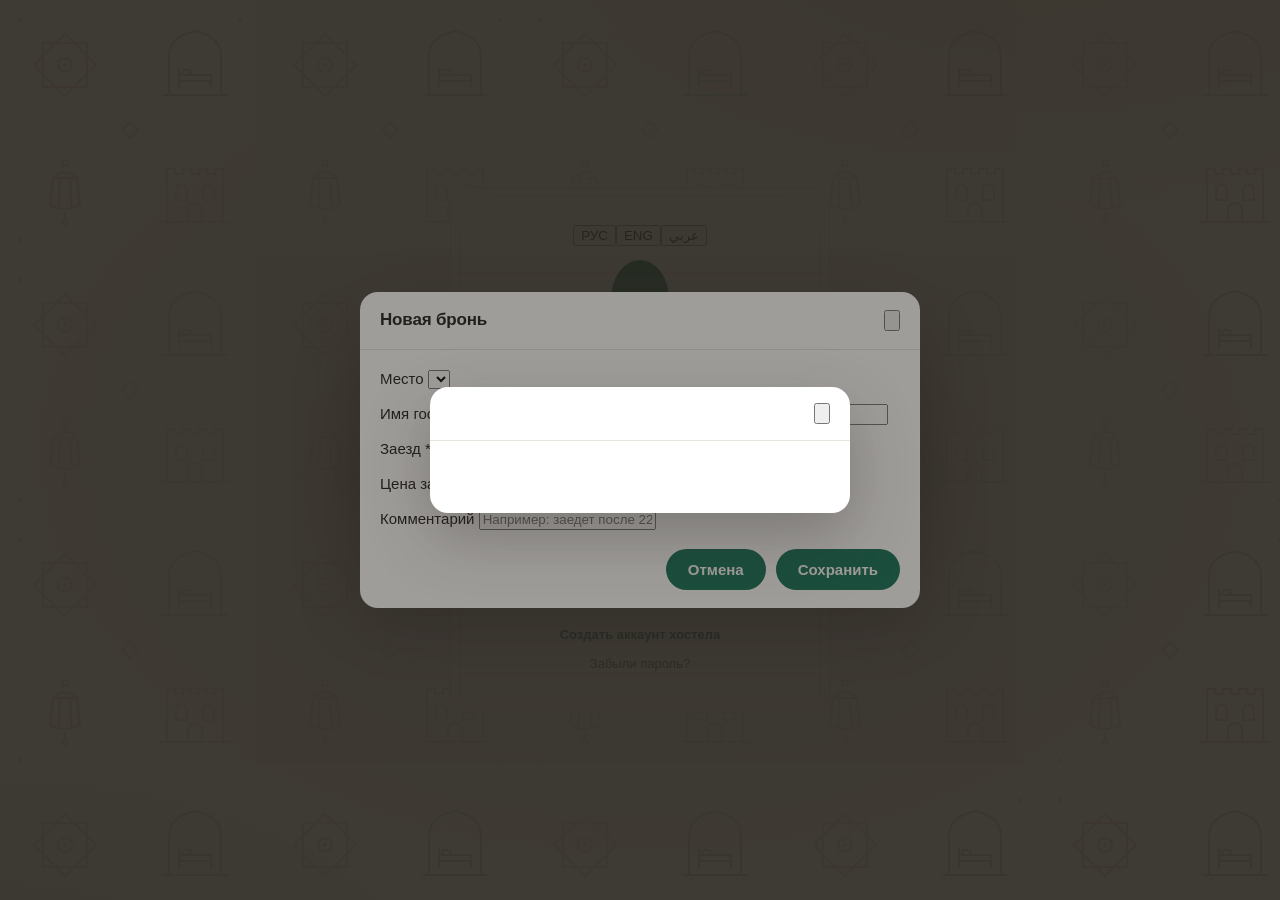
==== hostel-booking/index.html @ fe00da12 "Рефакторинг сайта на модули + связь сайт↔CRM в единую систему - Разбил монолиты app.js/styles.css на" ====
<!DOCTYPE html>
<html lang="ru">

<head>
  <meta charset="UTF-8">
  <meta name="viewport" content="width=device-width, initial-scale=1.0">
  <meta name="robots" content="noindex, nofollow">
  <meta name="theme-color" content="#0F6E56">
  <title>Хостел — бронирование коек</title>

  <!-- Иконки (вкладка браузера + экран телефона) -->
  <link rel="icon" type="image/png" sizes="32x32" href="assets/icon-32.png?v=2">
  <link rel="icon" type="image/png" sizes="192x192" href="assets/icon-192.png?v=2">
  <link rel="apple-touch-icon" sizes="180x180" href="assets/icon-180.png?v=2">
  <meta name="apple-mobile-web-app-title" content="Хостел">
  <meta name="apple-mobile-web-app-capable" content="yes">
  <meta name="mobile-web-app-capable" content="yes">

  <!-- Общие токены и примитивы (сайт + CRM используют одни и те же) -->
  <link rel="stylesheet" href="../assets/css/tokens.css?v=1">
  <link rel="stylesheet" href="../assets/css/base.css?v=1">
  <!-- CRM: CSS разбит по ответственности -->
  <link rel="stylesheet" href="css/tokens-crm.css?v=1">
  <link rel="stylesheet" href="css/login.css?v=1">
  <link rel="stylesheet" href="css/topbar.css?v=1">
  <link rel="stylesheet" href="css/stats.css?v=1">
  <link rel="stylesheet" href="css/map.css?v=1">
  <link rel="stylesheet" href="css/table.css?v=1">
  <link rel="stylesheet" href="css/structure.css?v=1">
  <link rel="stylesheet" href="css/analytics.css?v=1">
  <link rel="stylesheet" href="css/calendar.css?v=1">
  <link rel="stylesheet" href="css/finance.css?v=1">
  <link rel="stylesheet" href="css/team.css?v=1">
  <link rel="stylesheet" href="css/building.css?v=1">
  <link rel="stylesheet" href="css/toast.css?v=1">
  <link rel="stylesheet" href="css/modal.css?v=1">
  <link rel="stylesheet" href="css/pass.css?v=1">
  <link rel="stylesheet" href="css/responsive.css?v=1">
</head>

<body>

  <!-- ЭКРАН ВХОДА / РЕГИСТРАЦИИ -->
  <div id="loginScreen" class="login-screen">
    <form id="loginForm" class="login-card" autocomplete="off">
      <div class="lang-switch login-langs" id="loginLangs"></div>
      <div class="login-logo" data-icon="bed"></div>
      <h1 id="authTitle">Хостел</h1>
      <p class="login-sub" id="authSub">Система бронирования коек</p>
      <p class="login-demo">Демо: подойдёт любой email и пароль. Данные хранятся локально в браузере — без сервера.</p>

      <label class="field">
        <span id="authUserLabel">Логин или email</span>
        <input type="text" id="loginUser" required autocomplete="username">
      </label>
      <label class="field" id="authNameField" hidden>
        <span data-i18n="signup_name">Ваше имя</span>
        <input type="text" id="signupName" autocomplete="name">
    </label>
      <label class="field">
        <span data-i18n="login_pass">Пароль</span>
        <span class="pass-wrap">
          <input type="password" id="loginPass" required autocomplete="current-password" minlength="6">
          <button type="button" class="pass-eye" data-eye="loginPass" aria-label="Показать пароль"></button>
        </span>
      </label>
      <label class="field" id="authPass2Field" hidden>
        <span data-i18n="login_pass2">Повторите пароль</span>
        <span class="pass-wrap">
          <input type="password" id="loginPass2" autocomplete="new-password" minlength="6">
          <button type="button" class="pass-eye" data-eye="loginPass2" aria-label="Показать пароль"></button>
        </span>
      </label>

      <p id="loginError" class="login-error" hidden></p>
      <p id="loginOk" class="login-ok" hidden></p>
      <button type="submit" class="btn btn-primary btn-wide" id="authSubmit">Войти</button>

      <div class="auth-links">
        <button type="button" class="link-btn" id="authToggle">Создать аккаунт хостела</button>
        <button type="button" class="link-btn" id="authForgot">Забыли пароль?</button>
      </div>
    </form>
  </div>

  <!-- ПРИЛОЖЕНИЕ -->
  <div id="app" class="app" hidden>

    <header class="topbar">
      <div class="brand"><span class="brand-icon" data-icon="bed"></span> <span data-i18n="brand">Хостел ·
          Койко-места</span>
        <span class="role-badge" id="roleBadge" hidden></span>
      </div>
      <nav class="tabs" id="tabs">
        <button class="tab active" data-view="map" data-i18n="tab_map">Карта мест</button>
        <button class="tab" data-view="calendar" data-i18n="tab_calendar">Календарь</button>
        <button class="tab" data-view="bookings" data-i18n="tab_bookings">Брони</button>
        <button class="tab" data-view="finance" data-i18n="tab_finance">Бухгалтерия</button>
        <button class="tab" data-view="analytics" data-i18n="tab_analytics">Аналитика</button>
        <button class="tab" data-view="structure" data-i18n="tab_structure">Структура</button>
        <button class="tab" data-view="team" id="tabTeam" hidden data-i18n="tab_team">Команда</button>
      </nav>
      <div class="topbar-actions">
        <div class="lang-switch" id="appLangs"></div>
        <select class="select hostel-switch" id="hostelSwitch" hidden data-i18n-title="hostel_switch_title"
          title="Вы работаете в нескольких хостелах — выберите нужный"></select>
        <button class="btn btn-ghost" id="btnExport" data-i18n-title="export_title"
          title="Скачать резервную копию данных"><span data-icon="download"></span><span class="btn-label"
            data-i18n="export">Экспорт</span></button>
        <button class="btn btn-ghost" id="btnImport" data-i18n-title="import_title"
          title="Загрузить данные из файла"><span data-icon="upload"></span><span class="btn-label"
            data-i18n="import">Импорт</span></button>
        <input type="file" id="importFile" accept=".json" hidden>
        <button class="btn btn-ghost" id="btnLogout" data-i18n-title="logout" title="Выйти"><span
            data-icon="logout"></span><span class="btn-label" data-i18n="logout">Выход</span></button>
      </div>
    </header>

    <div class="stats" id="statsBar"></div>

    <!-- ВИД: КАРТА МЕСТ -->
    <main id="viewMap" class="view"></main>

    <!-- ВИД: БРОНИ -->
    <main id="viewBookings" class="view" hidden>
      <div class="toolbar">
        <div class="search-box">
          <span data-icon="search"></span>
          <input type="text" id="searchBookings" data-i18n-ph="search_ph" placeholder="Поиск: гость или телефон…">
        </div>
        <select id="filterApt" class="select"></select>
        <select id="filterStatus" class="select">
          <option value="active" data-i18n="f_active">Живут сейчас</option>
          <option value="future" data-i18n="f_future">Заезд позже</option>
          <option value="past" data-i18n="f_past">Выехали</option>
          <option value="all" selected data-i18n="f_all">Все брони</option>
        </select>
        <button class="btn btn-primary" id="btnNewBooking"><span data-icon="plus"></span> <span
            data-i18n="new_booking">Новая бронь</span></button>
      </div>
      <div class="table-wrap">
        <table class="bookings-table">
          <thead>
            <tr>
              <th data-i18n="th_guest">Гость</th>
              <th data-i18n="th_phone">Телефон</th>
              <th data-i18n="th_place">Место</th>
              <th data-i18n="th_in">Заезд</th>
              <th data-i18n="th_out">Выезд</th>
              <th data-i18n="th_nights">Ночей</th>
              <th data-i18n="th_sum">Сумма</th>
              <th data-i18n="th_pay">Оплата</th>
              <th data-i18n="th_status">Статус</th>
              <th></th>
            </tr>
          </thead>
          <tbody id="bookingsBody"></tbody>
        </table>
        <p id="bookingsEmpty" class="empty-note" hidden data-i18n="no_bookings">Броней не найдено</p>
      </div>
    </main>

    <!-- ВИД: СТРУКТУРА -->
    <main id="viewStructure" class="view" hidden>
      <div class="structure-intro">
        <p data-i18n="struct_intro">Здесь настраивается «география» хостела: квартиры, комнаты с кроватями и капсульные
          боксы.
          В каждой квартире есть туалет, кухня и общая зона — они отмечаются на карте автоматически.</p>
        <button class="btn btn-primary" id="btnAddApt"><span data-icon="plus"></span> <span data-i18n="add_apt">Добавить
            квартиру</span></button>
      </div>
      <div id="structureList"></div>
    </main>

    <!-- ВИД: АНАЛИТИКА -->
    <main id="viewAnalytics" class="view" hidden></main>

    <!-- ВИД: КОМАНДА -->
    <main id="viewTeam" class="view" hidden></main>

    <!-- ВИД: КАЛЕНДАРЬ (шахматка по койкам) -->
    <main id="viewCalendar" class="view" hidden></main>

    <!-- ВИД: БУХГАЛТЕРИЯ -->
    <main id="viewFinance" class="view" hidden></main>
  </div>

  <!-- Контейнер для всплывающих уведомлений -->
  <div id="toastContainer" class="toast-container"></div>

  <!-- Универсальное модальное окно (confirm / prompt) -->
<div class="modal-backdrop ui-modal" id="uiModal" hidden>
  <div class="modal">
    <div class="modal-head">
      <h2 id="uiModalTitle"></h2>
      <button class="btn-icon" data-close-ui-modal title="Закрыть"><span data-icon="x"></span></button>
    </div>
    <div class="modal-body" id="uiModalBody"></div>
    <div class="modal-actions ui-modal-actions" id="uiModalActions"></div>
  </div>
</div>

  <!-- МОДАЛКА: ОПЕРАЦИЯ (расход / доход) -->
  <div class="modal-backdrop" id="finModal" hidden>
    <div class="modal">
      <div class="modal-head">
        <h2 id="finModalTitle">Новый расход</h2>
        <button class="btn-icon" data-close="finModal" title="Закрыть"><span data-icon="x"></span></button>
      </div>
      <form class="modal-body booking-form" id="finForm">
        <div class="field-row">
          <label class="field">
            <span data-i18n="fin_kind">Тип операции</span>
            <select id="finKind" class="select">
              <option value="expense" data-i18n="fin_kind_exp">Расход</option>
              <option value="income" data-i18n="fin_kind_inc">Доход (кроме броней)</option>
            </select>
          </label>
          <label class="field">
            <span data-i18n="fin_date">Дата *</span>
            <input type="date" id="finDate" required>
          </label>
        </div>
        <label class="field">
          <span data-i18n="fin_cat">Статья *</span>
          <select id="finCat" class="select" required></select>
        </label>
        <div class="field-row">
          <label class="field">
            <span data-i18n="fin_amount">Сумма (₽) *</span>
            <input type="number" id="finAmount" min="0" step="0.01" required placeholder="0">
          </label>
          <label class="field">
            <span data-i18n="fin_note_f">Комментарий</span>
            <input type="text" id="finNote" data-i18n-ph="fin_note_ph" placeholder="Например: за июль, счёт №12">
          </label>
        </div>
        <p class="conflict-error" id="finError" hidden></p>
        <div class="modal-actions">
          <button type="button" class="btn btn-ghost" data-close="finModal" data-i18n="cancel">Отмена</button>
          <button type="submit" class="btn btn-primary" id="finSubmit" data-i18n="save">Сохранить</button>
        </div>
      </form>
    </div>
  </div>

  <!-- МОДАЛКА: КОЙКА -->
  <div class="modal-backdrop" id="bedModal" hidden>
    <div class="modal">
      <div class="modal-head">
        <h2 id="bedModalTitle"></h2>
        <button class="btn-icon" data-close="bedModal" title="Закрыть"><span data-icon="x"></span></button>
      </div>
      <div class="modal-body" id="bedModalBody"></div>
    </div>
  </div>

  <!-- МОДАЛКА: БРОНЬ -->
  <div class="modal-backdrop" id="bookingModal" hidden>
    <div class="modal">
      <div class="modal-head">
        <h2 id="bookingModalTitle">Новая бронь</h2>
        <button class="btn-icon" data-close="bookingModal" title="Закрыть"><span data-icon="x"></span></button>
      </div>
      <form class="modal-body booking-form" id="bookingForm">
        <label class="field">
          <span data-i18n="bk_place">Место</span>
          <select id="bkBed" class="select" required></select>
        </label>
        <div class="field-row">
          <label class="field">
            <span data-i18n="bk_guest">Имя гостя *</span>
            <input type="text" id="bkGuest" required data-i18n-ph="bk_guest_ph" placeholder="Имя Фамилия">
          </label>
          <label class="field">
            <span data-i18n="bk_phone">Телефон</span>
            <input type="tel" id="bkPhone" placeholder="+7 …">
          </label>
        </div>
        <div class="field-row">
          <label class="field">
            <span data-i18n="bk_in">Заезд *</span>
            <input type="date" id="bkIn" required>
          </label>
          <label class="field">
            <span data-i18n="bk_out">Выезд *</span>
            <input type="date" id="bkOut" required>
          </label>
        </div>
        <div class="field-row">
          <label class="field">
            <span data-i18n="bk_price">Цена за ночь</span>
            <input type="number" id="bkPrice" min="0" step="1" placeholder="0">
          </label>
          <label class="field field-check">
            <span data-i18n="bk_pay">Оплата</span>
            <label class="check"><input type="checkbox" id="bkPaid"> <span data-i18n="bk_paid">Оплачено</span></label>
          </label>
        </div>
        <label class="field">
          <span data-i18n="bk_note">Комментарий</span>
          <input type="text" id="bkNote" data-i18n-ph="bk_note_ph" placeholder="Например: заедет после 22:00">
        </label>
        <p class="conflict-error" id="bkError" hidden></p>
        <div class="modal-actions">
          <button type="button" class="btn btn-ghost" data-close="bookingModal" data-i18n="cancel">Отмена</button>
          <button type="submit" class="btn btn-primary" id="bkSubmit" data-i18n="save">Сохранить</button>
        </div>
      </form>
    </div>
  </div>

  <!-- Локальный бэкенд (localStorage, без сервера) -->
  <script src="app/00-backend.js?v=1"></script>

  <!-- Локализация: сначала словари, затем движок -->
  <script src="i18n/01-ru.js?v=1"></script>
  <script src="i18n/02-en.js?v=1"></script>
  <script src="i18n/04-engine.js?v=1"></script>

  <!-- Приложение: строго по порядку зависимостей -->
  <script src="app/01-constants.js?v=1"></script>
  <script src="app/02-helpers.js?v=1"></script>
  <script src="app/03-data.js?v=1"></script>
  <script src="app/04-buildings.js?v=1"></script>
  <script src="app/05-stats-map.js?v=1"></script>
  <script src="app/06-bookings.js?v=1"></script>
  <script src="app/07-structure.js?v=1"></script>
  <script src="app/08-analytics.js?v=1"></script>
  <script src="app/09-finance.js?v=1"></script>
  <script src="app/10-calendar.js?v=1"></script>
  <script src="app/11-team.js?v=1"></script>
  <script src="app/12-modals.js?v=1"></script>
  <script src="app/13-booking-actions.js?v=1"></script>
  <script src="app/14-structure-mutations.js?v=1"></script>
  <script src="app/15-export-import.js?v=1"></script>
  <script src="app/16-views.js?v=1"></script>
  <script src="app/17-init.js?v=1"></script>
<script src="app/18-toast.js?v=1"></script>
<script src="app/19-ui-modals.js?v=1"></script>
</body>

</html>
---- assets/css/tokens.css ----
/* Дизайн-токены: палитра, радиусы, ширина контейнера.
   Меняются из админки сайта (белый лейбл) через --sea-600. */
:root {
  --sea-900: #04342C;
  --sea-800: #085041;
  --sea-600: #0F6E56;
  --sea-400: #1D9E75;
  --sea-200: #5DCAA5;
  --sea-50:  #E1F5EE;
  --sand-600: #BA7517;
  --sand-400: #EF9F27;
  --sand-200: #FAC775;
  --sand-50:  #FAEEDA;
  --ink: #1c1c1c;
  --muted: #5f5e5a;
  --line: #e6e4dd;
  --bg: #ffffff;
  --bg-soft: #f7f6f2;
  --radius: 14px;
  --wrap: 1080px;
}
---- assets/css/base.css ----
/* Базовый слой: сбросы, типографика, контейнер, кнопки, общие утилиты.
   Эти стили общие для всего сайта (и переиспользуются семантикой CRM). */

* { box-sizing: border-box; }
html, body { margin: 0; padding: 0; }
body {
  font-family: -apple-system, "Segoe UI", Roboto, "Helvetica Neue", Arial, sans-serif;
  color: var(--ink);
  background: var(--bg);
  line-height: 1.55;
}
a { color: var(--sea-600); text-decoration: none; }
h1, h2, h3 { margin: 0 0 .4em; font-weight: 600; }
.wrap { max-width: var(--wrap); margin: 0 auto; padding: 0 20px; }
.muted { color: var(--muted); }
.hidden { display: none !important; }
.ic { display: block; }

/* кнопки */
.btn {
  display: inline-block; cursor: pointer; border: 0;
  background: var(--sea-600); color: #fff;
  padding: 12px 22px; border-radius: 999px; font-size: 15px;
  font-weight: 600; transition: background .15s ease;
}
.btn:hover { background: var(--sea-800); }
.btn.small { padding: 8px 16px; font-size: 14px; }
.btn.ghost { background: transparent; color: var(--sea-600); border: 1px solid var(--sea-600); }
.btn.ghost:hover { background: var(--sea-50); }

/* общая «шапка» секции */
.sec-head { text-align: center; margin: 48px 0 24px; }
.sec-head p { color: var(--muted); }

/* призыв к действию в конце страницы */
.cta { text-align: center; padding: 40px 0 60px; }
---- hostel-booking/css/tokens-crm.css ----
/* ===== CRM: семантические токены (статусы мест, «дерево») =====
   Базовая палитра — в общем ../assets/css/tokens.css.
   Здесь только то, что нужно только хостелу. */
:root {
  /* псевдонимы под дизайн сайта */
  --card: var(--bg);
  --accent: var(--sea-600);

  /* свободно — на морской палитре сайта */
  --free: var(--sea-50);
  --free-ink: var(--sea-600);
  --free-line: var(--sea-200);

  /* занято (красный статус) */
  --busy: #fdeaea;
  --busy-ink: #b9403f;
  --busy-line: #f2c5c4;

  /* бронь будущего (песочный статус) */
  --resv: #fdf3dd;
  --resv-ink: #a4741b;
  --resv-line: #efd9a8;

  /* «белое дерево» — капсульные койки */
  --wood-a: #faf6ee;
  --wood-b: #f1e9db;
  --wood-line: #dcd0bc;
  --wood-ink: #7a6a4f;
}

/* базовые особенности CRM (поверх общих из base.css) */
body { font-size: 15px; line-height: 1.45; overflow-x: clip; max-width: 100%; }
---- hostel-booking/css/login.css ----
/* ===== Вход / регистрация ===== */
.login-screen{
  min-height:100vh; display:flex; align-items:center; justify-content:center;
  background:
    radial-gradient(900px 600px at 50% 50%, rgba(246,244,240,.9) 0%, rgba(246,244,240,.25) 55%, transparent 75%),
    url("../assets/bg-login.svg"),
    radial-gradient(1000px 500px at 80% -10%, #ece5d8 0%, transparent 60%),
    radial-gradient(800px 400px at 0% 110%, #e3ede9 0%, transparent 55%),
    var(--bg);
  background-size:auto, 260px 260px, auto, auto, auto;
  padding:20px;
}
.login-card{
  background:var(--card); border:1px solid var(--line); border-radius:20px;
  box-shadow:var(--shadow); padding:36px 32px; width:100%; max-width:380px;
  display:flex; flex-direction:column; gap:14px; text-align:center;
}
.login-card h1{margin:0;font-size:26px;letter-spacing:-.02em}
.login-sub{margin:-8px 0 8px;color:var(--muted);font-size:14px}
.login-demo{margin:-4px 0 4px;color:var(--muted);font-size:12px;line-height:1.4}
.login-logo{
  width:58px;height:64px;margin:0 auto;
  border-radius:50% 50% 14px 14px / 62% 62% 14px 14px; /* восточная арка */
  background:var(--accent);color:#fff;display:flex;align-items:center;justify-content:center;
  font-size:26px;padding-top:6px;
}
.login-card{position:relative}
.login-card::before{ /* тонкая арка-рамка над карточкой */
  content:"";position:absolute;inset:8px;pointer-events:none;
  border:1px solid var(--line);
  border-radius:36px 36px 14px 14px / 48px 48px 14px 14px;
}
.login-error{color:var(--busy-ink);font-size:13px;margin:0;text-align:start;
  background:var(--busy);border:1px solid var(--busy-line);border-radius:10px;padding:8px 11px}
.login-ok{color:var(--free-ink);font-size:13px;margin:0;text-align:start;
  background:var(--free);border:1px solid var(--free-line);border-radius:10px;padding:8px 11px}
.auth-links{display:flex;flex-direction:column;gap:6px;margin-top:4px}
.link-btn{
  background:none;border:0;padding:2px;cursor:pointer;
  font:inherit;font-size:13px;color:var(--accent);font-weight:600;
}
.link-btn:hover{text-decoration:underline}
.link-btn#authForgot{color:var(--muted);font-weight:500}
.login-card .field{text-align:start}
---- hostel-booking/css/topbar.css ----
/* ===== Шапка / вкладки ===== */
.topbar{
  position:sticky;top:0;z-index:50;
  display:flex;align-items:center;gap:18px;flex-wrap:wrap;
  background:rgba(255,255,255,.92);-webkit-backdrop-filter:blur(8px);backdrop-filter:blur(8px);
  border-bottom:1px solid var(--line);padding:10px 20px;
}
.brand{font-weight:700;font-size:16px;letter-spacing:-.01em;display:flex;align-items:center;gap:8px}
.brand-icon{
  width:30px;height:30px;border-radius:9px;background:var(--accent);color:#fff;
  display:inline-flex;align-items:center;justify-content:center;font-size:15px;
}
.brand-logo{width:30px;height:30px;border-radius:8px;object-fit:cover;flex:none}
.login-logo-img{
  width:72px;height:72px;margin:0 auto;display:block;border-radius:18px;
  box-shadow:0 4px 16px rgba(43,38,32,.12);
}
.tabs{
  display:flex;gap:4px;background:var(--bg-soft);border:1px solid var(--line);
  border-radius:11px;padding:3px;min-width:0;
  overflow-x:auto;scrollbar-width:none;-webkit-overflow-scrolling:touch;
}
.tabs::-webkit-scrollbar{display:none}
.tab{
  flex:none;white-space:nowrap;
  font:inherit;font-weight:600;font-size:14px;color:var(--muted);
  background:transparent;border:0;border-radius:8px;padding:7px 14px;cursor:pointer;
  transition:background .15s,color .15s;
}
.tab:hover{color:var(--ink)}
.tab.active{background:#fff;color:var(--ink);box-shadow:0 1px 3px rgba(43,38,32,.12)}
.topbar-actions{margin-inline-start:auto;display:flex;gap:8px}
---- hostel-booking/css/stats.css ----
/* ===== Строка статистики ===== */
.stats{display:flex;gap:10px;flex-wrap:wrap;padding:16px 20px 0}
.stat{
  background:var(--card);border:1px solid var(--line);border-radius:var(--radius);
  padding:10px 16px;min-width:120px;
}
.stat b{display:block;font-size:22px;letter-spacing:-.02em}
.stat span{font-size:12.5px;color:var(--muted)}
.stat.s-busy b{color:var(--busy-ink)}
.stat.s-free b{color:var(--free-ink)}
.stat.s-resv b{color:var(--resv-ink)}
---- hostel-booking/css/map.css ----
/* ===== Карта мест (этажи, комнаты, койки) ===== */
.view{padding:16px 20px 60px}
.apt-grid{display:grid;grid-template-columns:repeat(auto-fill,minmax(430px,1fr));gap:16px}
.apt-card{
  background:var(--card);border:1px solid var(--line);border-radius:var(--radius);
  padding:16px 18px;
}
.apt-head{display:flex;align-items:center;gap:10px;flex-wrap:wrap;margin-bottom:6px}
.apt-head h3{margin:0;font-size:17px;letter-spacing:-.01em}
.apt-floor{font-size:12.5px;color:var(--muted);background:var(--bg-soft);border:1px solid var(--line);border-radius:999px;padding:2px 10px}
.apt-occ{margin-inline-start:auto;font-size:12.5px;color:var(--muted)}
.amenities{display:flex;gap:6px;flex-wrap:wrap;margin:4px 0 12px}
.amenity{
  display:inline-flex;align-items:center;gap:5px;
  font-size:12px;color:var(--muted);
  background:var(--bg-soft);border:1px solid var(--line);border-radius:999px;padding:3px 10px;
}
.room-block{margin-bottom:12px}
.room-title{
  display:flex;align-items:center;gap:7px;
  font-size:13px;font-weight:700;color:var(--muted);margin-bottom:7px;
  text-transform:uppercase;letter-spacing:.04em;
}
.beds{display:flex;flex-wrap:wrap;gap:8px}
.bed{
  position:relative;
  min-width:66px;padding:8px 10px;border-radius:11px;cursor:pointer;
  border:1px solid var(--free-line);background:var(--free);color:var(--free-ink);
  font:inherit;font-weight:700;font-size:13.5px;text-align:center;
  transition:transform .12s var(--ease), box-shadow .15s var(--ease);
}
.bed small{display:block;font-weight:500;font-size:11px;opacity:.8;margin-top:2px;
  max-width:110px;overflow:hidden;text-overflow:ellipsis;white-space:nowrap}
.bed:hover{transform:translateY(-2px);box-shadow:0 4px 12px rgba(43,38,32,.12)}
.bed:active{transform:scale(.97)}
.bed.busy{background:var(--busy);border-color:var(--busy-line);color:var(--busy-ink)}
.bed.resv{background:var(--resv);border-color:var(--resv-line);color:var(--resv-ink)}

/* капсульные боксы — белое дерево */
.room-block.capsule .beds{gap:10px}
.bed.capsule{
  background:
    repeating-linear-gradient(90deg,
      rgba(163,142,109,.06) 0 2px, transparent 2px 9px,
      rgba(163,142,109,.09) 9px 10px, transparent 10px 26px),
    linear-gradient(180deg,var(--wood-a),var(--wood-b));
  border:1px solid var(--wood-line);
  border-bottom-width:3px;
  border-radius:13px 13px 9px 9px;
  color:var(--wood-ink);
}
.bed.capsule.busy{color:var(--busy-ink);border-color:var(--busy-line);
  box-shadow:inset 0 0 0 2px rgba(185,64,63,.25)}
.bed.capsule.resv{color:var(--resv-ink);border-color:var(--resv-line);
  box-shadow:inset 0 0 0 2px rgba(164,116,27,.25)}

/* редактирование на карте */
.bed.add-bed{
  background:transparent;border:1.5px dashed #cfc6b8;color:var(--muted);font-weight:600;
}
.bed.add-bed:hover{border-color:var(--accent);color:var(--accent);box-shadow:none;transform:none}
.bed-x{
  position:absolute;top:-7px;inset-inline-end:-7px;width:19px;height:19px;border-radius:50%;
  background:var(--busy-ink);color:#fff;font-size:13px;font-weight:700;line-height:19px;text-align:center;
  box-shadow:0 1px 4px rgba(0,0,0,.3);
}
.bed-x:hover{background:#963332}
.btn-xs{width:26px;height:26px;font-size:13px}
.btn-icon.danger{color:var(--busy-ink);border-color:var(--busy-line)}
.btn-icon.danger:hover{background:var(--busy);color:var(--busy-ink)}
.room-title .btn-xs{margin-inline-start:2px}
.map-add-row{display:flex;gap:8px;flex-wrap:wrap;margin-top:2px;padding-top:10px;border-top:1px dashed var(--line)}
.btn-dashed{background:transparent;border:1.5px dashed #cfc6b8;color:var(--muted)}
.btn-dashed:hover{border-color:var(--accent);color:var(--accent)}
.apt-add{
  min-height:180px;border:2px dashed #cfc6b8;border-radius:var(--radius);
  background:transparent;color:var(--muted);font:inherit;font-weight:600;font-size:15px;
  display:flex;align-items:center;justify-content:center;gap:8px;cursor:pointer;
  transition:border-color .15s,color .15s;
}
.apt-add:hover{border-color:var(--accent);color:var(--accent)}

/* панель карты + легенда */
.map-toolbar{display:flex;align-items:center;gap:14px;flex-wrap:wrap;margin-bottom:14px}
.map-toolbar .legend{margin:0;flex:1}
#btnMapEdit.edit-on{background:var(--accent);color:#fff;border-color:var(--accent)}
.legend{display:flex;gap:14px;flex-wrap:wrap;margin:0 0 14px;font-size:12.5px;color:var(--muted)}
.legend i{display:inline-block;width:12px;height:12px;border-radius:4px;margin-inline-end:5px;vertical-align:-1px;border:1px solid}
.legend .l-free i{background:var(--free);border-color:var(--free-line)}
.legend .l-busy i{background:var(--busy);border-color:var(--busy-line)}
.legend .l-resv i{background:var(--resv);border-color:var(--resv-line)}
.legend .l-wood i{background:linear-gradient(180deg,var(--wood-a),var(--wood-b));border-color:var(--wood-line)}
---- hostel-booking/css/table.css ----
/* ===== Таблица броней ===== */
.toolbar{display:flex;gap:10px;flex-wrap:wrap;align-items:center;margin-bottom:14px}
.search-box{position:relative;flex:1;min-width:220px;display:flex}
.search-box [data-icon]{position:absolute;inset-inline-start:11px;top:50%;transform:translateY(-50%);color:var(--muted);font-size:14px;pointer-events:none}
.search-box input{width:100%;padding-inline-start:34px}
.table-wrap{
  background:var(--card);border:1px solid var(--line);border-radius:var(--radius);
  overflow-x:auto;
}
.bookings-table{width:100%;border-collapse:collapse;font-size:14px;min-width:900px}
.bookings-table th{
  text-align:start;font-size:11.5px;text-transform:uppercase;letter-spacing:.05em;
  color:var(--muted);padding:12px 14px;border-bottom:1px solid var(--line);white-space:nowrap;
}
.bookings-table td{padding:11px 14px;border-bottom:1px solid var(--line);vertical-align:middle}
.bookings-table tr:last-child td{border-bottom:0}
.bookings-table tr:hover td{background:#fbfaf7}
.place-chip{
  display:inline-block;font-size:12.5px;font-weight:600;
  background:var(--bg-soft);border:1px solid var(--line);border-radius:8px;padding:3px 9px;white-space:nowrap;
}
/* пилюли статусов брони (общая .pill — в base.css) */
.pill.active{background:var(--busy);border-color:var(--busy-line);color:var(--busy-ink)}
.pill.future{background:var(--resv);border-color:var(--resv-line);color:var(--resv-ink)}
.pill.past{background:var(--bg-soft);border-color:var(--line);color:var(--muted)}
.row-actions{display:flex;gap:6px;justify-content:flex-end}
.empty-note{text-align:center;color:var(--muted);padding:28px 10px;margin:0}
.note-cell{color:var(--muted);font-size:12.5px}
---- hostel-booking/css/structure.css ----
/* ===== Структура хостела (здания, этажи, комнаты) ===== */
.structure-intro{display:flex;gap:16px;align-items:center;justify-content:space-between;flex-wrap:wrap;margin-bottom:16px}
.structure-intro p{margin:0;color:var(--muted);max-width:640px}
.struct-apt{
  background:var(--card);border:1px solid var(--line);border-radius:var(--radius);
  padding:16px 18px;margin-bottom:14px;
}
.struct-apt-head{display:flex;gap:12px;align-items:flex-end;flex-wrap:wrap;margin-bottom:12px}
.struct-apt-head .field{flex:0 1 160px}
.struct-apt-head .btn-danger{margin-inline-start:auto}
.struct-rooms{display:flex;flex-direction:column;gap:8px}
.struct-room{
  display:flex;gap:10px;align-items:center;flex-wrap:wrap;
  background:var(--bg-soft);border:1px solid var(--line);border-radius:10px;padding:8px 12px;
}
.struct-room.capsule{
  background:linear-gradient(180deg,var(--wood-a),var(--wood-b));
  border-color:var(--wood-line);
}
.struct-room input[type=text]{width:90px}
.struct-room input[type=number]{width:72px}
.struct-room .room-kind{font-size:12.5px;color:var(--muted);min-width:118px}
.struct-room input{
  font:inherit;border:1px solid var(--line);border-radius:8px;padding:6px 9px;background:#fff;
}
.struct-room .grow{flex:1}
.struct-add-row{display:flex;gap:8px;margin-top:10px;flex-wrap:wrap}
---- hostel-booking/css/analytics.css ----
/* ===== Аналитика ===== */
.an-month-nav{display:flex;align-items:center;gap:10px;margin-bottom:16px;flex-wrap:wrap}
.an-month-nav h2{margin:0;font-size:19px;min-width:168px;text-align:center;letter-spacing:-.01em}
.an-month-nav .btn-icon{font-size:19px;font-weight:700}
.an-note{color:var(--muted);font-size:12.5px;margin-inline-start:6px}
.an-kpis{display:grid;grid-template-columns:repeat(auto-fill,minmax(158px,1fr));gap:10px;margin-bottom:16px}
.an-kpis .stat{min-width:0}
.an-kpis .stat b{font-size:19px;white-space:nowrap}
.an-grid2{display:grid;grid-template-columns:1fr 1fr;gap:16px;margin-bottom:16px}
.an-card{
  background:var(--card);border:1px solid var(--line);border-radius:var(--radius);
  padding:14px 16px;margin-bottom:16px;
}
.an-grid2 .an-card{margin-bottom:0}
.an-card h4{margin:0 0 12px;font-size:12px;text-transform:uppercase;letter-spacing:.05em;color:var(--muted)}
/* загрузка по дням */
.an-chart{display:flex;align-items:flex-end;gap:2px;height:120px}
.an-bar{flex:1;background:var(--free-line);border-radius:3px 3px 0 0;min-height:2px}
.an-bar:hover{background:var(--accent)}
.an-bar.full{background:var(--busy-ink)}
.an-bar.today{background:var(--accent);box-shadow:0 0 0 1.5px var(--accent)}
.an-chart-x{display:flex;justify-content:space-between;font-size:11px;color:var(--muted);margin-top:5px}
/* выручка по месяцам */
.an-rev{height:auto;gap:8px}
.an-col{flex:1;display:flex;flex-direction:column;align-items:center;gap:3px;min-width:0}
.an-colbar{height:104px;width:100%;display:flex;align-items:flex-end;justify-content:center}
.an-colbar i{display:block;width:68%;max-width:46px;background:var(--free-line);border-radius:6px 6px 3px 3px;min-height:3px}
.an-col.cur .an-colbar i{background:var(--accent)}
.an-col b{font-size:11px;white-space:nowrap}
.an-col span{font-size:11px;color:var(--muted)}
/* топ квартир */
.an-top-row{display:flex;align-items:center;gap:10px;padding:5px 0}
.an-top-name{min-width:64px;font-weight:600;font-size:13.5px;white-space:nowrap}
.an-top-bar{flex:1;height:12px;background:var(--bg-soft);border-radius:999px;overflow:hidden}
.an-top-bar i{display:block;height:100%;background:var(--accent);border-radius:999px}
.an-top-row b{min-width:88px;text-align:end;font-size:13px;white-space:nowrap}
/* должники */
.an-debt-table{min-width:680px}
.an-debt-wrap{box-shadow:none;border:0;border-radius:0}
---- hostel-booking/css/calendar.css ----
/* ===== Календарь (шахматка) ===== */
.cal-legend{margin-bottom:12px}
.cal-legend i{display:inline-block;width:12px;height:12px;border-radius:4px;margin-inline-end:5px;vertical-align:-1px;border:1px solid}
.cal-legend .l-live i{background:var(--busy);border-color:var(--busy-line)}
.cal-legend .l-fut i{background:var(--resv);border-color:var(--resv-line)}
.cal-legend .l-pastb i{background:#eceae6;border-color:#dcd8d1}
.cal-legend .l-free i{background:#fff;border-color:var(--line)}
/* Календарь = своё окно прокрутки на весь экран: страница при этом НЕ скроллится,
   поэтому строка дат и заголовок квартиры всегда видны (высоту ставит JS: fitCalendar) */
body.cal-mode{overflow:hidden}
.cal-wrap{
  background:var(--card);border:1px solid var(--line);border-radius:var(--radius);
  padding-bottom:4px;
  overflow:auto;max-height:calc(100vh - 232px);min-height:220px;
  overscroll-behavior:contain;
}
.cal-row{display:flex;align-items:stretch;width:100%}
.cal-row:not(.cal-head):hover .cal-bed{background:var(--bg-soft)}
.cal-head{
  position:sticky;top:0;z-index:6;background:var(--card);
  border-bottom:1px solid var(--line);
}
.cal-head .cal-bed{z-index:7}
.cal-bed{
  flex:none;width:132px;padding:5px 10px;
  font-size:12.5px;font-weight:600;white-space:nowrap;
  display:flex;align-items:center;gap:6px;
  position:sticky;inset-inline-start:0;z-index:2;background:var(--card);
  border-inline-end:1px solid var(--line);
}
.cal-bed i{
  font-style:normal;font-size:10.5px;font-weight:700;color:var(--muted);
  background:var(--bg-soft);border:1px solid var(--line);border-radius:5px;padding:0 5px;
}
.cal-bed.capsule{background:linear-gradient(90deg,var(--wood-a),#fff)}
.cal-head .cal-bed{font-size:11px;text-transform:uppercase;letter-spacing:.05em;color:var(--muted)}
.cal-days{
  display:grid;
  grid-template-columns:repeat(var(--days), minmax(28px, 1fr));
  flex:1 1 auto;
  position:relative;
}
.cal-cell{
  grid-row:1;height:30px;border-inline-end:1px solid #e6e1d8;border-bottom:1px solid #ece7de;
  font-size:10.5px;color:var(--muted);display:flex;align-items:center;justify-content:center;
}
.cal-cell.weekend{background:#faf8f5}
.cal-cell.today{background:rgba(15,110,86,.09);box-shadow:inset 1px 0 0 var(--accent),inset -1px 0 0 var(--accent)}
.cal-head .cal-cell{height:26px;font-weight:600;border-bottom:0}
.cal-row:not(.cal-head) .cal-cell{cursor:pointer}
.cal-row:not(.cal-head) .cal-cell:hover{background:var(--free)}
.cal-bar{
  grid-row:1;margin:3px 1px;border-radius:6px;cursor:pointer;
  display:flex;align-items:center;padding:0 6px;overflow:hidden;
  font-size:11.5px;font-weight:600;line-height:1;z-index:1;
  border:1px solid;
}
.cal-bar span{overflow:hidden;text-overflow:ellipsis;white-space:nowrap}
.cal-bar:hover{filter:brightness(.96);box-shadow:0 2px 8px rgba(43,38,32,.18)}
.cal-bar.live{background:var(--busy);border-color:var(--busy-line);color:var(--busy-ink)}
.cal-bar.future{background:var(--resv);border-color:var(--resv-line);color:var(--resv-ink)}
.cal-bar.past{background:#eceae6;border-color:#dcd8d1;color:#8a8177}
.cal-apt-group{display:block;width:100%}
.cal-apt{
  position:sticky;top:27px;z-index:5;
  min-width:max-content;                 /* полоса тянется на всю ширину сетки */
  background:var(--bg-soft);border-block:1px solid var(--line);
}
.cal-apt span{
  position:sticky;inset-inline-start:0;  /* текст держится у левого края при прокрутке вбок */
  display:block;width:max-content;padding:7px 10px;
  font-size:12px;font-weight:700;text-transform:uppercase;letter-spacing:.05em;color:var(--muted);
}
---- hostel-booking/css/finance.css ----
/* ===== Бухгалтерия / финансы ===== */
.stat.profit-pos b{color:var(--free-ink)}
.stat.profit-neg b{color:var(--busy-ink)}
.fin-head{display:flex;align-items:center;gap:12px;flex-wrap:wrap;margin-bottom:10px}
.fin-head h4{margin:0}
.fin-actions{margin-inline-start:auto;display:flex;gap:8px;flex-wrap:wrap}
.fin-cat-name{min-width:190px;font-size:13px;font-weight:600}
.an-top-bar i.bar-exp{background:var(--busy-ink)}
.sum-in{color:var(--free-ink)}
.sum-out{color:var(--busy-ink)}
---- hostel-booking/css/team.css ----
/* ===== Команда / приватность телефона / тумблеры ===== */
.role-badge{
  display:inline-block;margin-inline-start:8px;vertical-align:1px;
  font-size:11px;font-weight:600;text-transform:uppercase;letter-spacing:.04em;
  background:var(--bg-soft);border:1px solid var(--line);border-radius:999px;padding:2px 9px;color:var(--muted);
}
.hostel-switch{max-width:210px;font-size:13px;padding:8px 10px}
.phone-hidden{display:inline-flex;align-items:center;gap:5px;color:var(--muted);font-size:12.5px}
.phone-hidden [data-icon] svg{width:.95em;height:.95em}
.team-row{
  display:flex;align-items:center;gap:12px;padding:11px 0;border-bottom:1px solid var(--line);
}
.team-row:last-of-type{border-bottom:0}
.team-row.pending{opacity:.75}
.team-ava{
  width:34px;height:34px;border-radius:10px;flex:none;
  background:var(--bg-soft);border:1px solid var(--line);color:var(--muted);
  display:inline-flex;align-items:center;justify-content:center;
}
.team-main{flex:1;min-width:0}
.team-main b{font-size:14px;word-break:break-all}
.team-sub{font-size:12.5px;color:var(--muted)}
.team-add{display:flex;gap:8px;margin-top:14px;flex-wrap:wrap}
.team-add input{
  flex:1;min-width:200px;font:inherit;background:#fff;
  border:1px solid var(--line);border-radius:10px;padding:9px 12px;outline:none;
}
.team-add input:focus{border-color:var(--sea-600);box-shadow:0 0 0 3px rgba(15,110,86,.15)}
.team-msg{margin:10px 0 0;font-size:13px;border-radius:10px;padding:9px 12px}
.team-msg.ok{color:var(--free-ink);background:var(--free);border:1px solid var(--free-line)}
.team-msg.err{color:var(--busy-ink);background:var(--busy);border:1px solid var(--busy-line)}
.team-note p{margin:0 0 8px;color:var(--muted);font-size:13.5px;line-height:1.5}
.team-note p:last-child{margin-bottom:0}
.team-note b{color:var(--ink)}

/* тумблер настроек */
.switch-row{display:flex;align-items:flex-start;gap:12px;cursor:pointer;padding:4px 0}
.switch{position:relative;flex:none;width:44px;height:25px;margin-top:2px}
.switch input{position:absolute;opacity:0;width:100%;height:100%;margin:0;cursor:pointer;z-index:2}
.switch i{
  position:absolute;inset:0;border-radius:999px;background:#d9d3c8;
  transition:background .18s var(--ease);pointer-events:none;
}
.switch i::after{
  content:"";position:absolute;top:3px;inset-inline-start:3px;width:19px;height:19px;border-radius:50%;
  background:#fff;box-shadow:0 1px 3px rgba(43,38,32,.28);
  transition:transform .18s var(--ease);
}
.switch input:checked + i{background:var(--accent)}
.switch input:checked + i::after{transform:translateX(19px)}
html[dir="rtl"] .switch input:checked + i::after{transform:translateX(-19px)}
.switch input:focus-visible + i{box-shadow:0 0 0 3px rgba(15,110,86,.25)}
.switch-text{display:flex;flex-direction:column;gap:3px}
.switch-text b{font-size:14px}
.switch-text span{font-size:12.5px;color:var(--muted);line-height:1.45}
.team-note-small{margin:10px 0 0;font-size:12px;color:var(--muted);line-height:1.5}
---- hostel-booking/css/building.css ----
/* ===== Здания ===== */
.bld-bar{
  display:flex;align-items:center;gap:6px;flex-wrap:wrap;margin:0 0 14px;
  padding-bottom:12px;border-bottom:1px dashed var(--line);
}
.bld-label{color:var(--muted);display:inline-flex;margin-inline-end:2px}
.bld-chip{
  font:inherit;font-weight:600;font-size:13px;color:var(--muted);
  background:var(--card);border:1px solid var(--line);border-radius:999px;
  padding:6px 14px;cursor:pointer;white-space:nowrap;
  transition:border-color .15s,color .15s,background .15s;
}
.bld-chip:hover{border-color:#cfc6b8;color:var(--ink)}
.bld-chip.on{background:var(--accent);border-color:var(--accent);color:#fff}
.bld-chip.add{border-style:dashed;color:var(--accent)}
---- hostel-booking/css/toast.css ----
/* ===== Тосты (уведомления) ===== */
.toast-container {
  position: fixed;
  top: 20px;
  right: 20px;
  z-index: 200;
  display: flex;
  flex-direction: column;
  gap: 10px;
  pointer-events: none;
}
.toast {
  pointer-events: auto;
  min-width: 240px;
  max-width: 340px;
  padding: 12px 16px;
  border-radius: 10px;
  background: #ffffff;
  border: 1px solid var(--line);
  box-shadow: 0 6px 18px rgba(43, 38, 32, .12);
  font-size: 14px;
  color: var(--ink);
  display: flex;
  align-items: flex-start;
  gap: 8px;
  animation: toastIn .25s var(--ease);
}
.toast.success { border-color: var(--free-line); background: var(--free); color: var(--free-ink); }
.toast.error { border-color: var(--busy-line); background: var(--busy); color: var(--busy-ink); }
@keyframes toastIn {
  from { opacity: 0; transform: translateY(-10px); }
  to { opacity: 1; transform: none; }
}
---- hostel-booking/css/modal.css ----
/* ===== Модальные окна (бронирование, карточка койки, confirm/prompt) ===== */
.modal-backdrop{
  position:fixed;inset:0;z-index:100;
  background:rgba(43,38,32,.45);
  display:flex;align-items:center;justify-content:center;padding:20px;
}
.modal{
  background:var(--card);border-radius:18px;box-shadow:0 24px 64px rgba(43,38,32,.3);
  width:100%;max-width:560px;max-height:88vh;display:flex;flex-direction:column;
  animation:modalIn .22s var(--ease);
}
@keyframes modalIn{from{opacity:0;transform:translateY(14px) scale(.98)}to{opacity:1;transform:none}}
.modal-head{
  display:flex;align-items:center;justify-content:space-between;gap:12px;
  padding:16px 20px;border-bottom:1px solid var(--line);
}
.modal-head h2{margin:0;font-size:17px;letter-spacing:-.01em}
.modal-body{padding:18px 20px;overflow-y:auto}
.booking-form{display:flex;flex-direction:column;gap:13px}
.modal-actions{display:flex;justify-content:flex-end;gap:10px;margin-top:6px}
.conflict-error{color:var(--busy-ink);font-size:13px;margin:0;background:var(--busy);
  border:1px solid var(--busy-line);border-radius:10px;padding:9px 12px}

/* карточка койки в модалке */
.bed-status-line{display:flex;align-items:center;gap:10px;margin-bottom:14px;flex-wrap:wrap}
.bk-item{
  border:1px solid var(--line);border-radius:12px;padding:11px 14px;margin-bottom:9px;
  display:flex;gap:10px;align-items:center;flex-wrap:wrap;
}
.bk-item.active{border-color:var(--busy-line);background:#fffafa}
.bk-item.future{border-color:var(--resv-line);background:#fffdf6}
.bk-item .bk-main{flex:1;min-width:180px}
.bk-item .bk-main b{font-size:14.5px}
.bk-item .bk-dates{font-size:12.5px;color:var(--muted);margin-top:2px}
.bk-past-head{font-size:12.5px;color:var(--muted);margin:14px 0 8px;text-transform:uppercase;letter-spacing:.05em;font-weight:700}
.bk-item.past{opacity:.65}

/* универсальные модалки (confirm / prompt) */
.ui-modal .modal{max-width:420px;padding:0}
.ui-modal{z-index:200}
.ui-modal .modal-body{display:flex;flex-direction:column;gap:12px}
.ui-modal-message{font-size:15px;line-height:1.45;color:var(--ink);white-space:pre-line;margin:0}
.ui-modal-input{
  font:inherit;color:var(--ink);background:#fff;
  border:1px solid var(--line);border-radius:10px;padding:9px 12px;outline:none;
  transition:border-color .15s var(--ease),box-shadow .15s var(--ease);
}
.ui-modal-input:focus{border-color:var(--sea-600);box-shadow:0 0 0 3px rgba(15,110,86,.15)}
.ui-modal-actions{display:flex;justify-content:flex-end;gap:10px;margin-top:16px;padding:0 20px 20px}
---- hostel-booking/css/pass.css ----
/* ===== Глазок в поле пароля ===== */
.pass-wrap{position:relative;display:block}
.pass-wrap input{width:100%;padding-inline-end:42px}
.pass-eye{
  position:absolute;inset-inline-end:6px;top:50%;transform:translateY(-50%);
  width:30px;height:30px;border:0;border-radius:8px;background:transparent;cursor:pointer;
  color:var(--muted);display:inline-flex;align-items:center;justify-content:center;padding:0;
}
.pass-eye:hover{color:var(--ink);background:var(--bg-soft)}
.pass-eye.on{color:var(--accent)}
.pass-eye svg{width:17px;height:17px;stroke:currentColor;}
---- hostel-booking/css/responsive.css ----
/* ===== Адаптив (все брейкпойнты в одном месте) ===== */

/* планшет: вкладки уезжают на свою строку и прокручиваются */
@media (max-width:1000px){
  .topbar{gap:8px 12px;padding:10px 14px}
  .tabs{order:3;flex:1 0 100%;margin:0}
  .topbar-actions{margin-inline-start:auto}
}

/* телефон */
@media (max-width:640px){
  /* аналитика */
  .an-grid2{grid-template-columns:1fr}
  .an-kpis{grid-template-columns:repeat(auto-fill,minmax(130px,1fr))}
  .an-note{display:none}

  /* бухгалтерия + календарь (узкие колонки) */
  .fin-cat-name{min-width:120px;font-size:12px}
  .cal-bed{width:104px}

  .topbar{gap:8px 10px;padding:9px 12px}
  .brand{font-size:15px;gap:7px}
  .brand-icon{width:27px;height:27px;font-size:14px}
  .role-badge{font-size:10px;padding:2px 7px}
  .btn-label{display:none}
  .btn{padding:8px 11px}
  .tab{padding:7px 12px;font-size:13.5px}
  .hostel-switch{max-width:150px;font-size:12.5px;padding:7px 8px}

  .view,.stats{padding-left:12px;padding-right:12px}
  .apt-grid{grid-template-columns:1fr}
  .field-row{flex-direction:column}
  .struct-apt-head .btn-danger{margin-inline-start:0}

  /* карточки-цифры: две в ряд, без разъезда */
  .stats{display:grid;grid-template-columns:1fr 1fr;gap:8px}
  .stats .stat{min-width:0;padding:9px 12px}
  .stats .stat b{font-size:19px}
  .an-kpis{grid-template-columns:1fr 1fr;gap:8px}
  .an-kpis .stat{padding:9px 11px}
  .an-kpis .stat b{font-size:17px}
  .an-kpis .stat span{font-size:11.5px}

  /* заголовок месяца и кнопки-стрелки */
  .an-month-nav{gap:8px}
  .an-month-nav h2{font-size:17px;min-width:0;flex:1}

  /* карта мест */
  .map-toolbar{gap:8px}
  .legend{font-size:11.5px;gap:8px 10px}
  .bed{min-width:60px;padding:7px 8px;font-size:13px}
  .bed small{max-width:76px}

  /* календарь: колонка коек уже, дни чуть уже — скролл внутри карточки */
  .cal-bed{width:92px;font-size:11.5px;padding:5px 7px}
  .cal-row{width:auto; min-width:max-content}
  .cal-days{flex:none; grid-template-columns:repeat(var(--days),26px)}
  .cal-apt-group{width:auto; min-width:max-content}
  .cal-bar{font-size:11px;padding:0 4px}
  .cal-legend{font-size:11.5px}
  /* на телефоне карточки-цифры прячем — экран отдаём календарю целиком */
  body.cal-mode .stats{display:none}
  body.cal-mode .an-note{display:none}

  /* бухгалтерия */
  .fin-actions{margin-inline-start:0;width:100%}
  .fin-actions .btn{flex:1;justify-content:center}
  .fin-cat-name{min-width:96px;font-size:11.5px}
  .an-top-row b{min-width:70px;font-size:12px}

  /* команда */
  .team-add{flex-direction:column}
  .team-add input,.team-add .btn{width:100%}

  /* модалки — почти на весь экран, поля не мельчат iOS */
  .modal-backdrop{padding:10px;align-items:flex-end}
  .modal{max-height:92vh;border-radius:18px}
  .modal-body{padding:14px}
  .field input,.field select,.select,.search-box input,.team-add input,.struct-room input{font-size:16px}

  /* переключатель языков */
  .lang-btn{padding:5px 7px;font-size:11.5px}
}
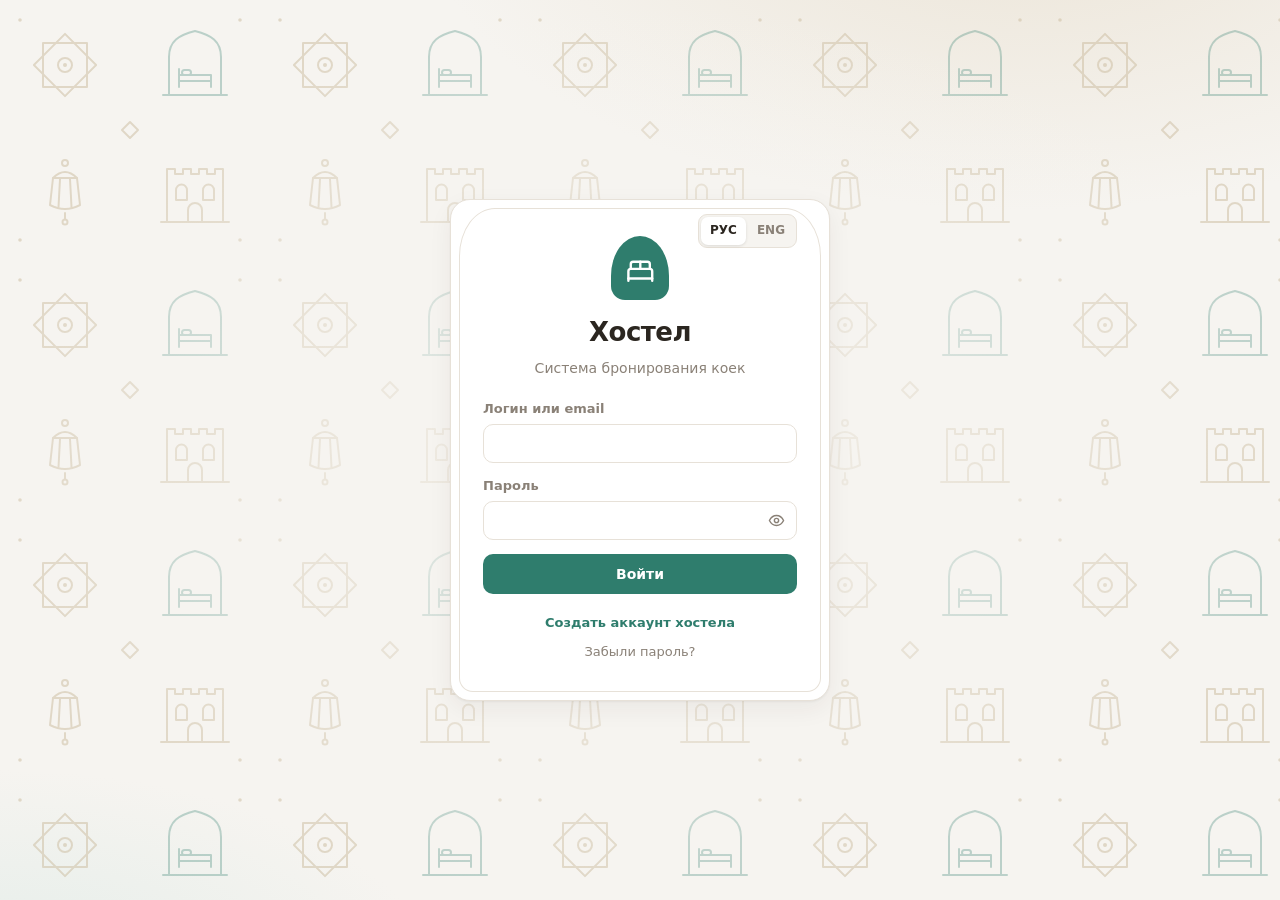
==== commit ba8bbfae: "Интеграция сайта с релизным CRM и доработки календаря — Сайт пишет заявки в CRM через Edge Function " ====
--- a/hostel-booking/index.html
+++ b/hostel-booking/index.html
@@ -5,37 +5,20 @@
   <meta charset="UTF-8">
   <meta name="viewport" content="width=device-width, initial-scale=1.0">
   <meta name="robots" content="noindex, nofollow">
-  <meta name="theme-color" content="#0F6E56">
+  <meta name="theme-color" content="#2f7d6d">
   <title>Хостел — бронирование коек</title>
 
   <!-- Иконки (вкладка браузера + экран телефона) -->
   <link rel="icon" type="image/png" sizes="32x32" href="assets/icon-32.png?v=2">
   <link rel="icon" type="image/png" sizes="192x192" href="assets/icon-192.png?v=2">
   <link rel="apple-touch-icon" sizes="180x180" href="assets/icon-180.png?v=2">
+  <link rel="manifest" href="manifest.webmanifest?v=2">
   <meta name="apple-mobile-web-app-title" content="Хостел">
   <meta name="apple-mobile-web-app-capable" content="yes">
   <meta name="mobile-web-app-capable" content="yes">
 
-  <!-- Общие токены и примитивы (сайт + CRM используют одни и те же) -->
-  <link rel="stylesheet" href="../assets/css/tokens.css?v=1">
-  <link rel="stylesheet" href="../assets/css/base.css?v=1">
-  <!-- CRM: CSS разбит по ответственности -->
-  <link rel="stylesheet" href="css/tokens-crm.css?v=1">
-  <link rel="stylesheet" href="css/login.css?v=1">
-  <link rel="stylesheet" href="css/topbar.css?v=1">
-  <link rel="stylesheet" href="css/stats.css?v=1">
-  <link rel="stylesheet" href="css/map.css?v=1">
-  <link rel="stylesheet" href="css/table.css?v=1">
-  <link rel="stylesheet" href="css/structure.css?v=1">
-  <link rel="stylesheet" href="css/analytics.css?v=1">
-  <link rel="stylesheet" href="css/calendar.css?v=1">
-  <link rel="stylesheet" href="css/finance.css?v=1">
-  <link rel="stylesheet" href="css/team.css?v=1">
-  <link rel="stylesheet" href="css/building.css?v=1">
-  <link rel="stylesheet" href="css/toast.css?v=1">
-  <link rel="stylesheet" href="css/modal.css?v=1">
-  <link rel="stylesheet" href="css/pass.css?v=1">
-  <link rel="stylesheet" href="css/responsive.css?v=1">
+  <link rel="stylesheet" href="styles.css?v=15">
+<link rel="stylesheet" href="css/modals.css?v=1">
 </head>
 
 <body>
@@ -47,7 +30,6 @@
       <div class="login-logo" data-icon="bed"></div>
       <h1 id="authTitle">Хостел</h1>
       <p class="login-sub" id="authSub">Система бронирования коек</p>
-      <p class="login-demo">Демо: подойдёт любой email и пароль. Данные хранятся локально в браузере — без сервера.</p>
 
       <label class="field">
         <span id="authUserLabel">Логин или email</span>
@@ -87,8 +69,7 @@
   <div id="app" class="app" hidden>
 
     <header class="topbar">
-      <div class="brand"><span class="brand-icon" data-icon="bed"></span> <span data-i18n="brand">Хостел ·
-          Койко-места</span>
+      <div class="brand"><span class="brand-icon" data-icon="bed"></span> <span data-i18n="brand">Хостел</span>
         <span class="role-badge" id="roleBadge" hidden></span>
       </div>
       <nav class="tabs" id="tabs">
@@ -135,6 +116,11 @@
           <option value="past" data-i18n="f_past">Выехали</option>
           <option value="all" selected data-i18n="f_all">Все брони</option>
         </select>
+        <select id="filterSource" class="select">
+          <option value="all" selected data-i18n="f_all_sources">Все источники</option>
+          <option value="site" data-i18n="f_site_only">Только с сайта</option>
+          <option value="crm" data-i18n="f_crm_only">Только CRM</option>
+        </select>
         <button class="btn btn-primary" id="btnNewBooking"><span data-icon="plus"></span> <span
             data-i18n="new_booking">Новая бронь</span></button>
       </div>
@@ -149,6 +135,8 @@
               <th data-i18n="th_out">Выезд</th>
               <th data-i18n="th_nights">Ночей</th>
               <th data-i18n="th_sum">Сумма</th>
+              <th data-i18n="bk_prepaid">Предоплата</th>
+              <th data-i18n="bk_total">Итого</th>
               <th data-i18n="th_pay">Оплата</th>
               <th data-i18n="th_status">Статус</th>
               <th></th>
@@ -292,6 +280,16 @@
             <span data-i18n="bk_price">Цена за ночь</span>
             <input type="number" id="bkPrice" min="0" step="1" placeholder="0">
           </label>
+          <label class="field">
+            <span data-i18n="bk_prepaid">Предоплата</span>
+            <input type="number" id="bkPrepaid" min="0" step="1" placeholder="0">
+          </label>
+        </div>
+        <div class="field-row">
+          <label class="field">
+            <span data-i18n="bk_total">Итого к оплате</span>
+            <input type="text" id="bkTotal" readonly placeholder="—">
+          </label>
           <label class="field field-check">
             <span data-i18n="bk_pay">Оплата</span>
             <label class="check"><input type="checkbox" id="bkPaid"> <span data-i18n="bk_paid">Оплачено</span></label>
@@ -310,8 +308,8 @@
     </div>
   </div>
 
-  <!-- Локальный бэкенд (localStorage, без сервера) -->
-  <script src="app/00-backend.js?v=1"></script>
+  <!-- Supabase SDK -->
+  <script src="assets/supabase.js"></script>
 
   <!-- Локализация: сначала словари, затем движок -->
   <script src="i18n/01-ru.js?v=1"></script>
@@ -338,6 +336,8 @@
   <script src="app/17-init.js?v=1"></script>
 <script src="app/18-toast.js?v=1"></script>
 <script src="app/19-ui-modals.js?v=1"></script>
+<script src="app/20-calendar-drag.js?v=1"></script>
+<script src="app/21-site-bookings.js?v=1"></script>
 </body>
 
 </html>
--- a/hostel-booking/styles.css
+++ b/hostel-booking/styles.css
@@ -0,0 +1,724 @@
+/* ===== Хостел · бронирование коек ===== */
+:root{
+  --bg:#f6f4f0;
+  --card:#ffffff;
+  --ink:#2b2620;
+  --muted:#8a8177;
+  --line:#e7e1d8;
+  --accent:#2f7d6d;        /* тёплый зелёный */
+  --accent-ink:#ffffff;
+  --free:#e8f4ef;  --free-ink:#2f7d6d;  --free-line:#bfe0d5;
+  --busy:#fdeaea;  --busy-ink:#b9403f;  --busy-line:#f2c5c4;
+  --resv:#fdf3dd;  --resv-ink:#a4741b;  --resv-line:#efd9a8;
+  --wood-a:#faf6ee; --wood-b:#f1e9db; --wood-line:#dcd0bc; --wood-ink:#7a6a4f;
+  --radius:14px;
+  --shadow:0 1px 2px rgba(43,38,32,.05),0 8px 24px rgba(43,38,32,.06);
+  --ease:cubic-bezier(.23,1,.32,1);
+}
+*{box-sizing:border-box}
+html,body{margin:0;padding:0;overflow-x:clip;max-width:100%}
+body{
+  font-family:"Segoe UI",system-ui,-apple-system,sans-serif;
+  background:var(--bg); color:var(--ink);
+  font-size:15px; line-height:1.45;
+  -webkit-text-size-adjust:100%;
+  text-size-adjust:100%;
+}
+[hidden]{display:none !important}
+
+/* иконки */
+[data-icon] svg{width:1.1em;height:1.1em;vertical-align:-.18em;stroke:currentColor}
+
+/* ===== вход ===== */
+.login-screen{
+  min-height:100vh; display:flex; align-items:center; justify-content:center;
+  background:
+    radial-gradient(900px 600px at 50% 50%, rgba(246,244,240,.9) 0%, rgba(246,244,240,.25) 55%, transparent 75%),
+    url("assets/bg-login.svg"),
+    radial-gradient(1000px 500px at 80% -10%, #ece5d8 0%, transparent 60%),
+    radial-gradient(800px 400px at 0% 110%, #e3ede9 0%, transparent 55%),
+    var(--bg);
+  background-size:auto, 260px 260px, auto, auto, auto;
+  padding:20px;
+}
+.login-card{
+  background:var(--card); border:1px solid var(--line); border-radius:20px;
+  box-shadow:var(--shadow); padding:36px 32px; width:100%; max-width:380px;
+  display:flex; flex-direction:column; gap:14px; text-align:center;
+}
+.login-card h1{margin:0;font-size:26px;letter-spacing:-.02em}
+.login-sub{margin:-8px 0 8px;color:var(--muted);font-size:14px}
+.login-logo{
+  width:58px;height:64px;margin:0 auto;
+  border-radius:50% 50% 14px 14px / 62% 62% 14px 14px; /* восточная арка */
+  background:var(--accent);color:#fff;display:flex;align-items:center;justify-content:center;
+  font-size:26px;padding-top:6px;
+}
+.login-card{position:relative}
+.login-card::before{ /* тонкая арка-рамка над карточкой */
+  content:"";position:absolute;inset:8px;pointer-events:none;
+  border:1px solid var(--line);
+  border-radius:36px 36px 14px 14px / 48px 48px 14px 14px;
+}
+.login-error{color:var(--busy-ink);font-size:13px;margin:0;text-align:start;
+  background:var(--busy);border:1px solid var(--busy-line);border-radius:10px;padding:8px 11px}
+.login-ok{color:var(--free-ink);font-size:13px;margin:0;text-align:start;
+  background:var(--free);border:1px solid var(--free-line);border-radius:10px;padding:8px 11px}
+.auth-links{display:flex;flex-direction:column;gap:6px;margin-top:4px}
+.link-btn{
+  background:none;border:0;padding:2px;cursor:pointer;
+  font:inherit;font-size:13px;color:var(--accent);font-weight:600;
+}
+.link-btn:hover{text-decoration:underline}
+.link-btn#authForgot{color:var(--muted);font-weight:500}
+.login-card .field{text-align:start}
+
+/* ===== поля ===== */
+.field{display:flex;flex-direction:column;gap:5px;font-size:13px;color:var(--muted);flex:1}
+.field>span{font-weight:600}
+.field input,.field select,.select,.search-box input{
+  font:inherit;color:var(--ink);background:#fff;
+  border:1px solid var(--line);border-radius:10px;padding:9px 12px;outline:none;
+  transition:border-color .15s var(--ease), box-shadow .15s var(--ease);
+}
+.field input:focus,.field select:focus,.select:focus,.search-box input:focus{
+  border-color:var(--accent); box-shadow:0 0 0 3px rgba(47,125,109,.15);
+}
+.field-row{display:flex;gap:12px}
+.field-check .check{
+  display:flex;align-items:center;gap:8px;color:var(--ink);
+  border:1px solid var(--line);border-radius:10px;padding:9px 12px;cursor:pointer;
+}
+.field-check input{width:16px;height:16px;accent-color:var(--accent)}
+
+/* ===== кнопки ===== */
+.btn{
+  display:inline-flex;align-items:center;justify-content:center;gap:7px;
+  font:inherit;font-weight:600;font-size:14px;
+  border:1px solid transparent;border-radius:10px;padding:9px 14px;cursor:pointer;
+  transition:transform .12s var(--ease), background .15s, border-color .15s;
+}
+.btn:active{transform:scale(.97)}
+.btn:focus-visible{outline:2px solid var(--accent);outline-offset:2px}
+.btn-primary{background:var(--accent);color:var(--accent-ink)}
+.btn-primary:hover{background:#276a5c}
+.btn-ghost{background:#fff;border-color:var(--line);color:var(--ink)}
+.btn-ghost:hover{border-color:#cfc6b8}
+.btn-danger{background:#fff;border-color:var(--busy-line);color:var(--busy-ink)}
+.btn-danger:hover{background:var(--busy)}
+.btn-wide{width:100%}
+.btn-sm{padding:5px 10px;font-size:13px;border-radius:8px}
+.btn-icon{
+  display:inline-flex;align-items:center;justify-content:center;
+  width:32px;height:32px;border-radius:8px;border:1px solid var(--line);
+  background:#fff;color:var(--muted);cursor:pointer;font-size:15px;
+}
+.btn-icon:hover{color:var(--ink);border-color:#cfc6b8}
+
+/* ===== шапка ===== */
+.topbar{
+  position:sticky;top:0;z-index:50;
+  display:flex;align-items:center;gap:18px;flex-wrap:wrap;
+  background:rgba(255,255,255,.92);-webkit-backdrop-filter:blur(8px);backdrop-filter:blur(8px);backdrop-filter:blur(8px);
+  border-bottom:1px solid var(--line);padding:10px 20px;
+}
+.brand{font-weight:700;font-size:16px;letter-spacing:-.01em;display:flex;align-items:center;gap:8px}
+.brand-icon{
+  width:30px;height:30px;border-radius:9px;background:var(--accent);color:#fff;
+  display:inline-flex;align-items:center;justify-content:center;font-size:15px;
+}
+.brand-logo{width:30px;height:30px;border-radius:8px;object-fit:cover;flex:none}
+.login-logo-img{
+  width:72px;height:72px;margin:0 auto;display:block;border-radius:18px;
+  box-shadow:0 4px 16px rgba(43,38,32,.12);
+}
+.tabs{
+  display:flex;gap:4px;background:var(--bg);border:1px solid var(--line);
+  border-radius:11px;padding:3px;min-width:0;
+  overflow-x:auto;scrollbar-width:none;-webkit-overflow-scrolling:touch;
+}
+.tabs::-webkit-scrollbar{display:none}
+.tab{
+  flex:none;white-space:nowrap;
+  font:inherit;font-weight:600;font-size:14px;color:var(--muted);
+  background:transparent;border:0;border-radius:8px;padding:7px 14px;cursor:pointer;
+  transition:background .15s,color .15s;
+}
+.tab:hover{color:var(--ink)}
+.tab.active{background:#fff;color:var(--ink);box-shadow:0 1px 3px rgba(43,38,32,.12)}
+.topbar-actions{margin-inline-start:auto;display:flex;gap:8px}
+
+/* ===== статистика ===== */
+.stats{display:flex;gap:10px;flex-wrap:wrap;padding:16px 20px 0}
+.stat{
+  background:var(--card);border:1px solid var(--line);border-radius:var(--radius);
+  padding:10px 16px;min-width:120px;
+}
+.stat b{display:block;font-size:22px;letter-spacing:-.02em}
+.stat span{font-size:12.5px;color:var(--muted)}
+.stat.s-busy b{color:var(--busy-ink)}
+.stat.s-free b{color:var(--free-ink)}
+.stat.s-resv b{color:var(--resv-ink)}
+
+/* ===== карта мест ===== */
+.view{padding:16px 20px 60px}
+.apt-grid{display:grid;grid-template-columns:repeat(auto-fill,minmax(430px,1fr));gap:16px}
+.apt-card{
+  background:var(--card);border:1px solid var(--line);border-radius:var(--radius);
+  box-shadow:var(--shadow);padding:16px 18px;
+}
+.apt-head{display:flex;align-items:center;gap:10px;flex-wrap:wrap;margin-bottom:6px}
+.apt-head h3{margin:0;font-size:17px;letter-spacing:-.01em}
+.apt-floor{font-size:12.5px;color:var(--muted);background:var(--bg);border:1px solid var(--line);border-radius:999px;padding:2px 10px}
+.apt-occ{margin-inline-start:auto;font-size:12.5px;color:var(--muted)}
+.amenities{display:flex;gap:6px;flex-wrap:wrap;margin:4px 0 12px}
+.amenity{
+  display:inline-flex;align-items:center;gap:5px;
+  font-size:12px;color:var(--muted);
+  background:var(--bg);border:1px solid var(--line);border-radius:999px;padding:3px 10px;
+}
+.room-block{margin-bottom:12px}
+.room-title{
+  display:flex;align-items:center;gap:7px;
+  font-size:13px;font-weight:700;color:var(--muted);margin-bottom:7px;
+  text-transform:uppercase;letter-spacing:.04em;
+}
+.beds{display:flex;flex-wrap:wrap;gap:8px}
+.bed{
+  position:relative;
+  min-width:66px;padding:8px 10px;border-radius:11px;cursor:pointer;
+  border:1px solid var(--free-line);background:var(--free);color:var(--free-ink);
+  font:inherit;font-weight:700;font-size:13.5px;text-align:center;
+  transition:transform .12s var(--ease), box-shadow .15s var(--ease);
+}
+.bed small{display:block;font-weight:500;font-size:11px;opacity:.8;margin-top:2px;
+  max-width:110px;overflow:hidden;text-overflow:ellipsis;white-space:nowrap}
+.bed:hover{transform:translateY(-2px);box-shadow:0 4px 12px rgba(43,38,32,.12)}
+.bed:active{transform:scale(.97)}
+.bed.busy{background:var(--busy);border-color:var(--busy-line);color:var(--busy-ink)}
+.bed.resv{background:var(--resv);border-color:var(--resv-line);color:var(--resv-ink)}
+
+/* капсульные боксы — белое дерево */
+.room-block.capsule .beds{gap:10px}
+.bed.capsule{
+  background:
+    repeating-linear-gradient(90deg,
+      rgba(163,142,109,.06) 0 2px, transparent 2px 9px,
+      rgba(163,142,109,.09) 9px 10px, transparent 10px 26px),
+    linear-gradient(180deg,var(--wood-a),var(--wood-b));
+  border:1px solid var(--wood-line);
+  border-bottom-width:3px;
+  border-radius:13px 13px 9px 9px;
+  color:var(--wood-ink);
+}
+.bed.capsule.busy{color:var(--busy-ink);border-color:var(--busy-line);
+  box-shadow:inset 0 0 0 2px rgba(185,64,63,.25)}
+.bed.capsule.resv{color:var(--resv-ink);border-color:var(--resv-line);
+  box-shadow:inset 0 0 0 2px rgba(164,116,27,.25)}
+
+/* редактирование на карте */
+.bed.add-bed{
+  background:transparent;border:1.5px dashed #cfc6b8;color:var(--muted);font-weight:600;
+}
+.bed.add-bed:hover{border-color:var(--accent);color:var(--accent);box-shadow:none;transform:none}
+.bed-x{
+  position:absolute;top:-7px;inset-inline-end:-7px;width:19px;height:19px;border-radius:50%;
+  background:var(--busy-ink);color:#fff;font-size:13px;font-weight:700;line-height:19px;text-align:center;
+  box-shadow:0 1px 4px rgba(0,0,0,.3);
+}
+.bed-x:hover{background:#963332}
+.bed-ren{
+  position:absolute;top:-7px;inset-inline-start:-7px;width:19px;height:19px;border-radius:50%;
+  background:var(--accent);color:#fff;font-size:11px;line-height:19px;text-align:center;
+  box-shadow:0 1px 4px rgba(0,0,0,.3);cursor:pointer;
+}
+.bed-ren:hover{filter:brightness(.93)}
+.btn-xs{width:26px;height:26px;font-size:13px}
+.btn-icon.danger{color:var(--busy-ink);border-color:var(--busy-line)}
+.btn-icon.danger:hover{background:var(--busy);color:var(--busy-ink)}
+.room-title .btn-xs{margin-inline-start:2px}
+.map-add-row{display:flex;gap:8px;flex-wrap:wrap;margin-top:2px;padding-top:10px;border-top:1px dashed var(--line)}
+.btn-dashed{background:transparent;border:1.5px dashed #cfc6b8;color:var(--muted)}
+.btn-dashed:hover{border-color:var(--accent);color:var(--accent)}
+.apt-add{
+  min-height:180px;border:2px dashed #cfc6b8;border-radius:var(--radius);
+  background:transparent;color:var(--muted);font:inherit;font-weight:600;font-size:15px;
+  display:flex;align-items:center;justify-content:center;gap:8px;cursor:pointer;
+  transition:border-color .15s,color .15s;
+}
+.apt-add:hover{border-color:var(--accent);color:var(--accent)}
+
+/* панель карты + легенда */
+.map-toolbar{display:flex;align-items:center;gap:14px;flex-wrap:wrap;margin-bottom:14px}
+.map-toolbar .legend{margin:0;flex:1}
+#btnMapEdit.edit-on{background:var(--accent);color:#fff;border-color:var(--accent)}
+.legend{display:flex;gap:14px;flex-wrap:wrap;margin:0 0 14px;font-size:12.5px;color:var(--muted)}
+.legend i{display:inline-block;width:12px;height:12px;border-radius:4px;margin-inline-end:5px;vertical-align:-1px;border:1px solid}
+.legend .l-free i{background:var(--free);border-color:var(--free-line)}
+.legend .l-busy i{background:var(--busy);border-color:var(--busy-line)}
+.legend .l-resv i{background:var(--resv);border-color:var(--resv-line)}
+.legend .l-wood i{background:linear-gradient(180deg,var(--wood-a),var(--wood-b));border-color:var(--wood-line)}
+
+/* ===== таблица броней ===== */
+.toolbar{display:flex;gap:10px;flex-wrap:wrap;align-items:center;margin-bottom:14px}
+.search-box{position:relative;flex:1;min-width:220px;display:flex}
+.search-box [data-icon]{position:absolute;inset-inline-start:11px;top:50%;transform:translateY(-50%);color:var(--muted);font-size:14px;pointer-events:none}
+.search-box input{width:100%;padding-inline-start:34px}
+.table-wrap{
+  background:var(--card);border:1px solid var(--line);border-radius:var(--radius);
+  box-shadow:var(--shadow);overflow-x:auto;
+}
+.bookings-table{width:100%;border-collapse:collapse;font-size:14px;min-width:900px}
+.bookings-table th{
+  text-align:start;font-size:11.5px;text-transform:uppercase;letter-spacing:.05em;
+  color:var(--muted);padding:12px 14px;border-bottom:1px solid var(--line);white-space:nowrap;
+}
+.bookings-table td{padding:11px 14px;border-bottom:1px solid var(--line);vertical-align:middle}
+.bookings-table tr:last-child td{border-bottom:0}
+.bookings-table tr:hover td{background:#fbfaf7}
+.place-chip{
+  display:inline-block;font-size:12.5px;font-weight:600;
+  background:var(--bg);border:1px solid var(--line);border-radius:8px;padding:3px 9px;white-space:nowrap;
+}
+.pill{display:inline-block;font-size:12px;font-weight:600;border-radius:999px;padding:3px 10px;border:1px solid;white-space:nowrap}
+.pill.active{background:var(--busy);border-color:var(--busy-line);color:var(--busy-ink)}
+.pill.future{background:var(--resv);border-color:var(--resv-line);color:var(--resv-ink)}
+.pill.past{background:var(--bg);border-color:var(--line);color:var(--muted)}
+.pill.paid{background:var(--free);border-color:var(--free-line);color:var(--free-ink)}
+.pill.unpaid{background:var(--busy);border-color:var(--busy-line);color:var(--busy-ink)}
+.row-actions{display:flex;gap:6px;justify-content:flex-end}
+.empty-note{text-align:center;color:var(--muted);padding:28px 10px;margin:0}
+.note-cell{color:var(--muted);font-size:12.5px}
+
+/* ===== структура ===== */
+.structure-intro{display:flex;gap:16px;align-items:center;justify-content:space-between;flex-wrap:wrap;margin-bottom:16px}
+.structure-intro p{margin:0;color:var(--muted);max-width:640px}
+.struct-apt{
+  background:var(--card);border:1px solid var(--line);border-radius:var(--radius);
+  box-shadow:var(--shadow);padding:16px 18px;margin-bottom:14px;
+}
+.struct-apt-head{display:flex;gap:12px;align-items:flex-end;flex-wrap:wrap;margin-bottom:12px}
+.struct-apt-head .field{flex:0 1 160px}
+.struct-apt-head .btn-danger{margin-inline-start:auto}
+.struct-rooms{display:flex;flex-direction:column;gap:8px}
+.struct-room{
+  display:flex;gap:10px;align-items:center;flex-wrap:wrap;
+  background:var(--bg);border:1px solid var(--line);border-radius:10px;padding:8px 12px;
+}
+.struct-room.capsule{
+  background:linear-gradient(180deg,var(--wood-a),var(--wood-b));
+  border-color:var(--wood-line);
+}
+.struct-room input[type=text]{width:90px}
+.struct-room input[type=number]{width:72px}
+.struct-room .room-kind{font-size:12.5px;color:var(--muted);min-width:118px}
+.struct-room input{
+  font:inherit;border:1px solid var(--line);border-radius:8px;padding:6px 9px;background:#fff;
+}
+.struct-room .grow{flex:1}
+.struct-beds{display:flex;gap:8px;flex-wrap:wrap;width:100%;padding-top:8px;margin-top:2px;border-top:1px dashed var(--line)}
+.bed-chip{display:flex;align-items:center;gap:5px;font-size:12px;color:var(--muted)}
+.bed-chip input{width:96px;font:inherit;border:1px solid var(--line);border-radius:8px;padding:5px 8px;background:#fff}
+.struct-add-row{display:flex;gap:8px;margin-top:10px;flex-wrap:wrap}
+
+/* ===== аналитика ===== */
+.an-month-nav{display:flex;align-items:center;gap:10px;margin-bottom:16px;flex-wrap:wrap}
+.an-month-nav h2{margin:0;font-size:19px;min-width:168px;text-align:center;letter-spacing:-.01em}
+.an-month-nav .btn-icon{font-size:19px;font-weight:700}
+.an-note{color:var(--muted);font-size:12.5px;margin-inline-start:6px}
+.an-kpis{display:grid;grid-template-columns:repeat(auto-fill,minmax(158px,1fr));gap:10px;margin-bottom:16px}
+.an-kpis .stat{min-width:0}
+.an-kpis .stat b{font-size:19px;white-space:nowrap}
+.an-grid2{display:grid;grid-template-columns:1fr 1fr;gap:16px;margin-bottom:16px}
+.an-card{
+  background:var(--card);border:1px solid var(--line);border-radius:var(--radius);
+  box-shadow:var(--shadow);padding:14px 16px;margin-bottom:16px;
+}
+.an-grid2 .an-card{margin-bottom:0}
+.an-card h4{margin:0 0 12px;font-size:12px;text-transform:uppercase;letter-spacing:.05em;color:var(--muted)}
+/* загрузка по дням */
+.an-chart{display:flex;align-items:flex-end;gap:2px;height:120px}
+.an-bar{flex:1;background:var(--free-line);border-radius:3px 3px 0 0;min-height:2px}
+.an-bar:hover{background:var(--accent)}
+.an-bar.full{background:var(--busy-ink)}
+.an-bar.today{background:var(--accent);box-shadow:0 0 0 1.5px var(--accent)}
+.an-chart-x{display:flex;justify-content:space-between;font-size:11px;color:var(--muted);margin-top:5px}
+/* выручка по месяцам */
+.an-rev{height:auto;gap:8px}
+.an-col{flex:1;display:flex;flex-direction:column;align-items:center;gap:3px;min-width:0}
+.an-colbar{height:104px;width:100%;display:flex;align-items:flex-end;justify-content:center}
+.an-colbar i{display:block;width:68%;max-width:46px;background:var(--free-line);border-radius:6px 6px 3px 3px;min-height:3px}
+.an-col.cur .an-colbar i{background:var(--accent)}
+.an-col b{font-size:11px;white-space:nowrap}
+.an-col span{font-size:11px;color:var(--muted)}
+/* топ квартир */
+.an-top-row{display:flex;align-items:center;gap:10px;padding:5px 0}
+.an-top-name{min-width:64px;font-weight:600;font-size:13.5px;white-space:nowrap}
+.an-top-bar{flex:1;height:12px;background:var(--bg);border-radius:999px;overflow:hidden}
+.an-top-bar i{display:block;height:100%;background:var(--accent);border-radius:999px}
+.an-top-row b{min-width:88px;text-align:end;font-size:13px;white-space:nowrap}
+/* должники */
+.an-debt-table{min-width:680px}
+.an-debt-wrap{box-shadow:none;border:0;border-radius:0}
+
+@media (max-width:640px){
+  .an-grid2{grid-template-columns:1fr}
+  .an-kpis{grid-template-columns:repeat(auto-fill,minmax(130px,1fr))}
+  .an-note{display:none}
+}
+
+/* ===== глазок в поле пароля ===== */
+.pass-wrap{position:relative;display:block}
+.pass-wrap input{width:100%;padding-inline-end:42px}
+.pass-eye{
+  position:absolute;inset-inline-end:6px;top:50%;transform:translateY(-50%);
+  width:30px;height:30px;border:0;border-radius:8px;background:transparent;cursor:pointer;
+  color:var(--muted);display:inline-flex;align-items:center;justify-content:center;padding:0;
+}
+.pass-eye:hover{color:var(--ink);background:var(--bg)}
+.pass-eye.on{color:var(--accent)}
+.pass-eye svg{width:17px;height:17px;stroke:currentColor;}
+
+/* ===== календарь (шахматка) ===== */
+.cal-legend{margin-bottom:12px}
+.cal-legend i{display:inline-block;width:12px;height:12px;border-radius:4px;margin-inline-end:5px;vertical-align:-1px;border:1px solid}
+.cal-legend .l-live i{background:var(--busy);border-color:var(--busy-line)}
+.cal-legend .l-fut i{background:var(--resv);border-color:var(--resv-line)}
+.cal-legend .l-pastb i{background:#eceae6;border-color:#dcd8d1}
+.cal-legend .l-free i{background:#fff;border-color:var(--line)}
+/* Календарь = своё окно прокрутки на весь экран: страница при этом НЕ скроллится,
+   поэтому строка дат и заголовок квартиры всегда видны (высоту ставит JS: fitCalendar) */
+body.cal-mode{overflow:hidden}
+.cal-wrap{
+  background:var(--card);border:1px solid var(--line);border-radius:var(--radius);
+  box-shadow:var(--shadow);padding-bottom:4px;
+  overflow:auto;max-height:calc(100vh - 232px);min-height:220px;
+  overscroll-behavior:contain;
+}
+.cal-row{display:flex;align-items:stretch;width:100%}
+.cal-row:not(.cal-head):hover .cal-bed{background:var(--bg)}
+.cal-head{
+  position:sticky;top:0;z-index:6;background:var(--card);
+  border-bottom:1px solid var(--line);
+}
+.cal-head .cal-bed{z-index:7}
+.cal-bed{
+  flex:none;width:132px;padding:5px 10px;
+  font-size:12.5px;font-weight:600;white-space:nowrap;
+  display:flex;align-items:center;gap:6px;
+  position:sticky;inset-inline-start:0;z-index:2;background:var(--card);
+  border-inline-end:1px solid var(--line);
+}
+.cal-bed i{
+  font-style:normal;font-size:10.5px;font-weight:700;color:var(--muted);
+  background:var(--bg);border:1px solid var(--line);border-radius:5px;padding:0 5px;
+}
+.cal-bed.capsule{background:linear-gradient(90deg,var(--wood-a),#fff)}
+.cal-head .cal-bed{font-size:11px;text-transform:uppercase;letter-spacing:.05em;color:var(--muted)}
+.cal-days{
+  display:grid;
+  grid-template-columns:repeat(var(--days), minmax(28px, 1fr));
+  flex:1 1 auto;
+  position:relative;
+}
+.cal-cell{
+  grid-row:1;height:30px;border-inline-end:1px solid #e6e1d8;border-bottom:1px solid #ece7de;
+  font-size:10.5px;color:var(--muted);display:flex;align-items:center;justify-content:center;
+}
+.cal-cell.weekend{background:#faf8f5}
+.cal-cell.today{background:rgba(47,125,109,.09);box-shadow:inset 1px 0 0 var(--accent),inset -1px 0 0 var(--accent)}
+.cal-head .cal-cell{height:26px;font-weight:600;border-bottom:0}
+.cal-row:not(.cal-head) .cal-cell{cursor:pointer}
+.cal-row:not(.cal-head) .cal-cell:hover{background:var(--free)}
+.cal-bar{
+  grid-row:1;margin:3px 1px;border-radius:6px;cursor:pointer;
+  display:flex;align-items:center;padding:0 6px;overflow:hidden;
+  font-size:11.5px;font-weight:600;line-height:1;z-index:1;
+  border:1px solid;
+}
+.cal-bar span{overflow:hidden;text-overflow:ellipsis;white-space:nowrap}
+.cal-bar:hover{filter:brightness(.96);box-shadow:0 2px 8px rgba(43,38,32,.18)}
+.cal-bar.live{background:var(--busy);border-color:var(--busy-line);color:var(--busy-ink)}
+.cal-bar.future{background:var(--resv);border-color:var(--resv-line);color:var(--resv-ink)}
+.cal-bar.past{background:#eceae6;border-color:#dcd8d1;color:#8a8177}
+/* группа квартиры растягивается до ПОЛНОЙ ширины прокрутки (а не только видимой),
+   иначе .cal-apt при горизонтальном скролле уезжает влево и справа остаётся белая полоса */
+.cal-apt-group{display:block;width:max-content;min-width:100%}
+.cal-apt{
+  position:sticky;top:27px;z-index:5;
+  width:100%;                            /* занимает всю ширину прокрутки группы */
+  min-width:max-content;
+  background:var(--bg);border-block:1px solid var(--line);
+}
+.cal-apt span{
+  position:sticky;inset-inline-start:0;  /* текст держится у левого края при прокрутке вбок */
+  display:block;width:max-content;padding:7px 10px;
+  font-size:12px;font-weight:700;text-transform:uppercase;letter-spacing:.05em;color:var(--muted);
+}
+
+/* ===== бухгалтерия ===== */
+.stat.profit-pos b{color:var(--free-ink)}
+.stat.profit-neg b{color:var(--busy-ink)}
+.fin-head{display:flex;align-items:center;gap:12px;flex-wrap:wrap;margin-bottom:10px}
+.fin-head h4{margin:0}
+.fin-actions{margin-inline-start:auto;display:flex;gap:8px;flex-wrap:wrap}
+.fin-cat-name{min-width:190px;font-size:13px;font-weight:600}
+.an-top-bar i.bar-exp{background:var(--busy-ink)}
+.sum-in{color:var(--free-ink)}
+.sum-out{color:var(--busy-ink)}
+
+@media (max-width:640px){
+  .fin-cat-name{min-width:120px;font-size:12px}
+  .cal-bed{width:104px}
+}
+
+/* ===== команда / приватность телефона ===== */
+.role-badge{
+  display:inline-block;margin-inline-start:8px;vertical-align:1px;
+  font-size:11px;font-weight:600;text-transform:uppercase;letter-spacing:.04em;
+  background:var(--bg);border:1px solid var(--line);border-radius:999px;padding:2px 9px;color:var(--muted);
+}
+.hostel-switch{max-width:210px;font-size:13px;padding:8px 10px}
+.phone-hidden{display:inline-flex;align-items:center;gap:5px;color:var(--muted);font-size:12.5px}
+.phone-hidden [data-icon] svg{width:.95em;height:.95em}
+.team-row{
+  display:flex;align-items:center;gap:12px;padding:11px 0;border-bottom:1px solid var(--line);
+}
+.team-row:last-of-type{border-bottom:0}
+.team-row.pending{opacity:.75}
+.team-ava{
+  width:34px;height:34px;border-radius:10px;flex:none;
+  background:var(--bg);border:1px solid var(--line);color:var(--muted);
+  display:inline-flex;align-items:center;justify-content:center;
+}
+.team-main{flex:1;min-width:0}
+.team-main b{font-size:14px;word-break:break-all}
+.team-sub{font-size:12.5px;color:var(--muted)}
+.team-add{display:flex;gap:8px;margin-top:14px;flex-wrap:wrap}
+.team-add input{
+  flex:1;min-width:200px;font:inherit;background:#fff;
+  border:1px solid var(--line);border-radius:10px;padding:9px 12px;outline:none;
+}
+.team-add input:focus{border-color:var(--accent);box-shadow:0 0 0 3px rgba(47,125,109,.15)}
+.team-msg{margin:10px 0 0;font-size:13px;border-radius:10px;padding:9px 12px}
+.team-msg.ok{color:var(--free-ink);background:var(--free);border:1px solid var(--free-line)}
+.team-msg.err{color:var(--busy-ink);background:var(--busy);border:1px solid var(--busy-line)}
+.team-note p{margin:0 0 8px;color:var(--muted);font-size:13.5px;line-height:1.5}
+.team-note p:last-child{margin-bottom:0}
+.team-note b{color:var(--ink)}
+
+/* ===== тумблер настроек ===== */
+.switch-row{display:flex;align-items:flex-start;gap:12px;cursor:pointer;padding:4px 0}
+.switch{position:relative;flex:none;width:44px;height:25px;margin-top:2px}
+.switch input{position:absolute;opacity:0;width:100%;height:100%;margin:0;cursor:pointer;z-index:2}
+.switch i{
+  position:absolute;inset:0;border-radius:999px;background:#d9d3c8;
+  transition:background .18s var(--ease);pointer-events:none;
+}
+.switch i::after{
+  content:"";position:absolute;top:3px;inset-inline-start:3px;width:19px;height:19px;border-radius:50%;
+  background:#fff;box-shadow:0 1px 3px rgba(43,38,32,.28);
+  transition:transform .18s var(--ease);
+}
+.switch input:checked + i{background:var(--accent)}
+.switch input:checked + i::after{transform:translateX(19px)}
+html[dir="rtl"] .switch input:checked + i::after{transform:translateX(-19px)}
+.switch input:focus-visible + i{box-shadow:0 0 0 3px rgba(47,125,109,.25)}
+.switch-text{display:flex;flex-direction:column;gap:3px}
+.switch-text b{font-size:14px}
+.switch-text span{font-size:12.5px;color:var(--muted);line-height:1.45}
+.team-note-small{margin:10px 0 0;font-size:12px;color:var(--muted);line-height:1.5}
+
+/* ===== здания ===== */
+.bld-bar{
+  display:flex;align-items:center;gap:6px;flex-wrap:wrap;margin:0 0 14px;
+  padding-bottom:12px;border-bottom:1px dashed var(--line);
+}
+.bld-label{color:var(--muted);display:inline-flex;margin-inline-end:2px}
+.bld-chip{
+  font:inherit;font-weight:600;font-size:13px;color:var(--muted);
+  background:var(--card);border:1px solid var(--line);border-radius:999px;
+  padding:6px 14px;cursor:pointer;white-space:nowrap;
+  transition:border-color .15s,color .15s,background .15s;
+}
+.bld-chip:hover{border-color:#cfc6b8;color:var(--ink)}
+.bld-chip.on{background:var(--accent);border-color:var(--accent);color:#fff}
+.bld-chip.add{border-style:dashed;color:var(--accent)}
+
+/* ===== тосты ===== */
+.toast-container {
+  position: fixed;
+  top: 20px;
+  right: 20px;
+  z-index: 200;
+  display: flex;
+  flex-direction: column;
+  gap: 10px;
+  pointer-events: none;
+}
+.toast {
+  pointer-events: auto;
+  min-width: 240px;
+  max-width: 340px;
+  padding: 12px 16px;
+  border-radius: 10px;
+  background: #ffffff;
+  border: 1px solid var(--line);
+  box-shadow: 0 6px 18px rgba(43,38,32,.12);
+  font-size: 14px;
+  color: var(--ink);
+  display: flex;
+  align-items: flex-start;
+  gap: 8px;
+  animation: toastIn .25s var(--ease);
+}
+.toast.success { border-color: var(--free-line); background: var(--free); color: var(--free-ink); }
+.toast.error { border-color: var(--busy-line); background: var(--busy); color: var(--busy-ink); }
+@keyframes toastIn {
+  from { opacity: 0; transform: translateY(-10px); }
+  to { opacity: 1; transform: none; }
+}
+
+/* ===== модалки ===== */
+.modal-backdrop{
+  position:fixed;inset:0;z-index:100;
+  background:rgba(43,38,32,.45);
+  display:flex;align-items:center;justify-content:center;padding:20px;
+}
+.modal{
+  background:var(--card);border-radius:18px;box-shadow:0 24px 64px rgba(43,38,32,.3);
+  width:100%;max-width:560px;max-height:88vh;display:flex;flex-direction:column;
+  animation:modalIn .22s var(--ease);
+}
+@keyframes modalIn{from{opacity:0;transform:translateY(14px) scale(.98)}to{opacity:1;transform:none}}
+.modal-head{
+  display:flex;align-items:center;justify-content:space-between;gap:12px;
+  padding:16px 20px;border-bottom:1px solid var(--line);
+}
+.modal-head h2{margin:0;font-size:17px;letter-spacing:-.01em}
+.modal-body{padding:18px 20px;overflow-y:auto}
+.booking-form{display:flex;flex-direction:column;gap:13px}
+.modal-actions{display:flex;justify-content:flex-end;gap:10px;margin-top:6px}
+.conflict-error{color:var(--busy-ink);font-size:13px;margin:0;background:var(--busy);
+  border:1px solid var(--busy-line);border-radius:10px;padding:9px 12px}
+
+/* карточка койки в модалке */
+.bed-status-line{display:flex;align-items:center;gap:10px;margin-bottom:14px;flex-wrap:wrap}
+.bk-item{
+  border:1px solid var(--line);border-radius:12px;padding:11px 14px;margin-bottom:9px;
+  display:flex;gap:10px;align-items:center;flex-wrap:wrap;
+}
+.bk-item.active{border-color:var(--busy-line);background:#fffafa}
+.bk-item.future{border-color:var(--resv-line);background:#fffdf6}
+.bk-item .bk-main{flex:1;min-width:180px}
+.bk-item .bk-main b{font-size:14.5px}
+.bk-item .bk-dates{font-size:12.5px;color:var(--muted);margin-top:2px}
+.bk-past-head{font-size:12.5px;color:var(--muted);margin:14px 0 8px;text-transform:uppercase;letter-spacing:.05em;font-weight:700}
+.bk-item.past{opacity:.65}
+
+/* ===== планшет: вкладки уезжают на свою строку и прокручиваются ===== */
+@media (max-width:1000px){
+  .topbar{gap:8px 12px;padding:10px 14px}
+  .tabs{order:3;flex:1 0 100%;margin:0}
+  .topbar-actions{margin-inline-start:auto}
+}
+
+/* ===== телефон ===== */
+@media (max-width:640px){
+  .topbar{gap:8px 10px;padding:9px 12px}
+  .brand{font-size:15px;gap:7px}
+  .brand-icon{width:27px;height:27px;font-size:14px}
+  .role-badge{font-size:10px;padding:2px 7px}
+  .btn-label{display:none}
+  .btn{padding:8px 11px}
+  .tab{padding:7px 12px;font-size:13.5px}
+  .hostel-switch{max-width:150px;font-size:12.5px;padding:7px 8px}
+
+  .view,.stats{padding-left:12px;padding-right:12px}
+  .apt-grid{grid-template-columns:1fr}
+  .field-row{flex-direction:column}
+  .struct-apt-head .btn-danger{margin-inline-start:0}
+
+  /* карточки-цифры: две в ряд, без разъезда */
+  .stats{display:grid;grid-template-columns:1fr 1fr;gap:8px}
+  .stats .stat{min-width:0;padding:9px 12px}
+  .stats .stat b{font-size:19px}
+  .an-kpis{grid-template-columns:1fr 1fr;gap:8px}
+  .an-kpis .stat{padding:9px 11px}
+  .an-kpis .stat b{font-size:17px}
+  .an-kpis .stat span{font-size:11.5px}
+
+  /* заголовок месяца и кнопки-стрелки */
+  .an-month-nav{gap:8px}
+  .an-month-nav h2{font-size:17px;min-width:0;flex:1}
+
+  /* карта мест */
+  .map-toolbar{gap:8px}
+  .legend{font-size:11.5px;gap:8px 10px}
+  .bed{min-width:60px;padding:7px 8px;font-size:13px}
+  .bed small{max-width:76px}
+
+  /* календарь: колонка коек уже, дни чуть уже — скролл внутри карточки */
+  .cal-bed{width:92px;font-size:11.5px;padding:5px 7px}
+  .cal-row{width:auto; min-width:max-content}
+  .cal-days{flex:none; grid-template-columns:repeat(var(--days),26px)}
+  .cal-apt-group{width:auto; min-width:max-content}
+  .cal-bar{font-size:11px;padding:0 4px}
+  .cal-legend{font-size:11.5px}
+  /* на телефоне карточки-цифры прячем — экран отдаём календарю целиком */
+  body.cal-mode .stats{display:none}
+  body.cal-mode .an-note{display:none}
+
+  /* бухгалтерия */
+  .fin-actions{margin-inline-start:0;width:100%}
+  .fin-actions .btn{flex:1;justify-content:center}
+  .fin-cat-name{min-width:96px;font-size:11.5px}
+  .an-top-row b{min-width:70px;font-size:12px}
+
+  /* команда */
+  .team-add{flex-direction:column}
+  .team-add input,.team-add .btn{width:100%}
+
+  /* модалки — почти на весь экран, поля не мельчат iOS */
+  .modal-backdrop{padding:10px;align-items:flex-end}
+  .modal{max-height:92vh;border-radius:18px}
+  .modal-body{padding:14px}
+  .field input,.field select,.select,.search-box input,.team-add input,.struct-room input{font-size:16px}
+}
+
+
+/* ===== переключатель языков ===== */
+.lang-switch{display:inline-flex;gap:2px;background:var(--bg);border:1px solid var(--line);border-radius:9px;padding:2px}
+.lang-btn{
+  font:inherit;font-weight:600;font-size:12px;color:var(--muted);
+  background:transparent;border:0;border-radius:7px;padding:5px 9px;cursor:pointer;white-space:nowrap;
+}
+.lang-btn:hover{color:var(--ink)}
+.lang-btn.on{background:#fff;color:var(--ink);box-shadow:0 1px 3px rgba(43,38,32,.12)}
+.login-langs{position:absolute;top:14px;inset-inline-end:32px}
+.login-card{position:relative}
+/* арабской вязи нужен чуть больший межстрочный интервал */
+html[lang="ar"] body{line-height:1.6}
+html[lang="ar"] .stat b,html[lang="ar"] .an-kpis .stat b{letter-spacing:0}
+@media (max-width:640px){
+  .lang-btn{padding:5px 7px;font-size:11.5px}
+}
+
+/* бейдж «с сайта» и статусы заявки (источник) */
+.pill.site{background:#E1F0FF;color:#0B5BAC;border-color:transparent}
+.pill.src-new{background:#FFF4E1;color:#9A6200;border-color:transparent}
+.pill.src-confirmed{background:#E6F7EE;color:#0F6E56;border-color:transparent}
+.pill.src-rejected{background:#FDECEC;color:#B42318;border-color:transparent}
+
+/* синие полосы броней с сайта в календаре */
+.cal-bar.site{background:linear-gradient(180deg,#3B82F6,#2563EB);color:#fff}
+.cal-bar.site.future{background:linear-gradient(180deg,#60A5FA,#3B82F6)}
+.cal-bar.site.past{opacity:.55}
+
+/* drag&drop брони в календаре */
+.cal-cell.drop-target{box-shadow:inset 0 0 0 2px #2563EB;background:rgba(37,99,235,.10)}
+.cal-bar.dragging{opacity:.9;box-shadow:0 8px 22px rgba(15,23,42,.28);z-index:30;cursor:grabbing}
+.cal-bar__resize{position:absolute;top:0;right:0;width:10px;height:100%;cursor:ew-resize;touch-action:none}
+.cal-bar__resize::after{content:"";position:absolute;top:50%;right:3px;width:2px;height:16px;transform:translateY(-50%);background:rgba(255,255,255,.7);border-radius:2px}
+.cal-row.resizing{user-select:none}
+.cal-days.dragging-active{cursor:grabbing}
--- a/hostel-booking/css/modals.css
+++ b/hostel-booking/css/modals.css
@@ -0,0 +1,106 @@
+/* ===== Кастомные модальные окна (confirm / prompt) ===== */
+
+/* Базовые стили модалок (перенесены из styles.css для независимости) */
+.modal-backdrop {
+  position: fixed;
+  inset: 0;
+  z-index: 100;
+  background: rgba(43, 38, 32, .45);
+  display: flex;
+  align-items: center;
+  justify-content: center;
+  padding: 20px;
+}
+
+.modal {
+  background: var(--card);
+  border-radius: 18px;
+  box-shadow: 0 24px 64px rgba(43, 38, 32, .3);
+  width: 100%;
+  max-width: 560px;
+  max-height: 88vh;
+  display: flex;
+  flex-direction: column;
+  animation: modalIn .22s var(--ease);
+}
+
+@keyframes modalIn {
+  from { opacity: 0; transform: translateY(14px) scale(.98); }
+  to { opacity: 1; transform: none; }
+}
+
+.modal-head {
+  display: flex;
+  align-items: center;
+  justify-content: space-between;
+  gap: 12px;
+  padding: 16px 20px;
+  border-bottom: 1px solid var(--line);
+}
+
+.modal-head h2 {
+  margin: 0;
+  font-size: 17px;
+  letter-spacing: -.01em;
+}
+
+.modal-body {
+  padding: 18px 20px;
+  overflow-y: auto;
+}
+
+.modal-actions {
+  display: flex;
+  justify-content: flex-end;
+  gap: 10px;
+  margin-top: 6px;
+  padding: 0 20px 20px;
+}
+
+/* Специфичные для универсального модального окна */
+.ui-modal .modal {
+  max-width: 420px;
+  padding: 0; /* отступы задаются в .modal-head, .modal-body, .modal-actions */
+}
+
+.ui-modal {
+  z-index: 200; /* поверх остальных модалок */
+}
+
+.ui-modal .modal-body {
+  display: flex;
+  flex-direction: column;
+  gap: 12px;
+}
+
+.ui-modal-message {
+  font-size: 15px;
+  line-height: 1.45;
+  color: var(--ink);
+  white-space: pre-line;
+  margin: 0;
+}
+
+.ui-modal-input {
+  font: inherit;
+  color: var(--ink);
+  background: #fff;
+  border: 1px solid var(--line);
+  border-radius: 10px;
+  padding: 9px 12px;
+  outline: none;
+  transition: border-color .15s var(--ease), box-shadow .15s var(--ease);
+}
+
+.ui-modal-input:focus {
+  border-color: var(--accent);
+  box-shadow: 0 0 0 3px rgba(47, 125, 109, .15);
+}
+
+.ui-modal-actions {
+  display: flex;
+  justify-content: flex-end;
+  gap: 10px;
+  margin-top: 16px;
+  padding: 0 20px 20px;
+}
